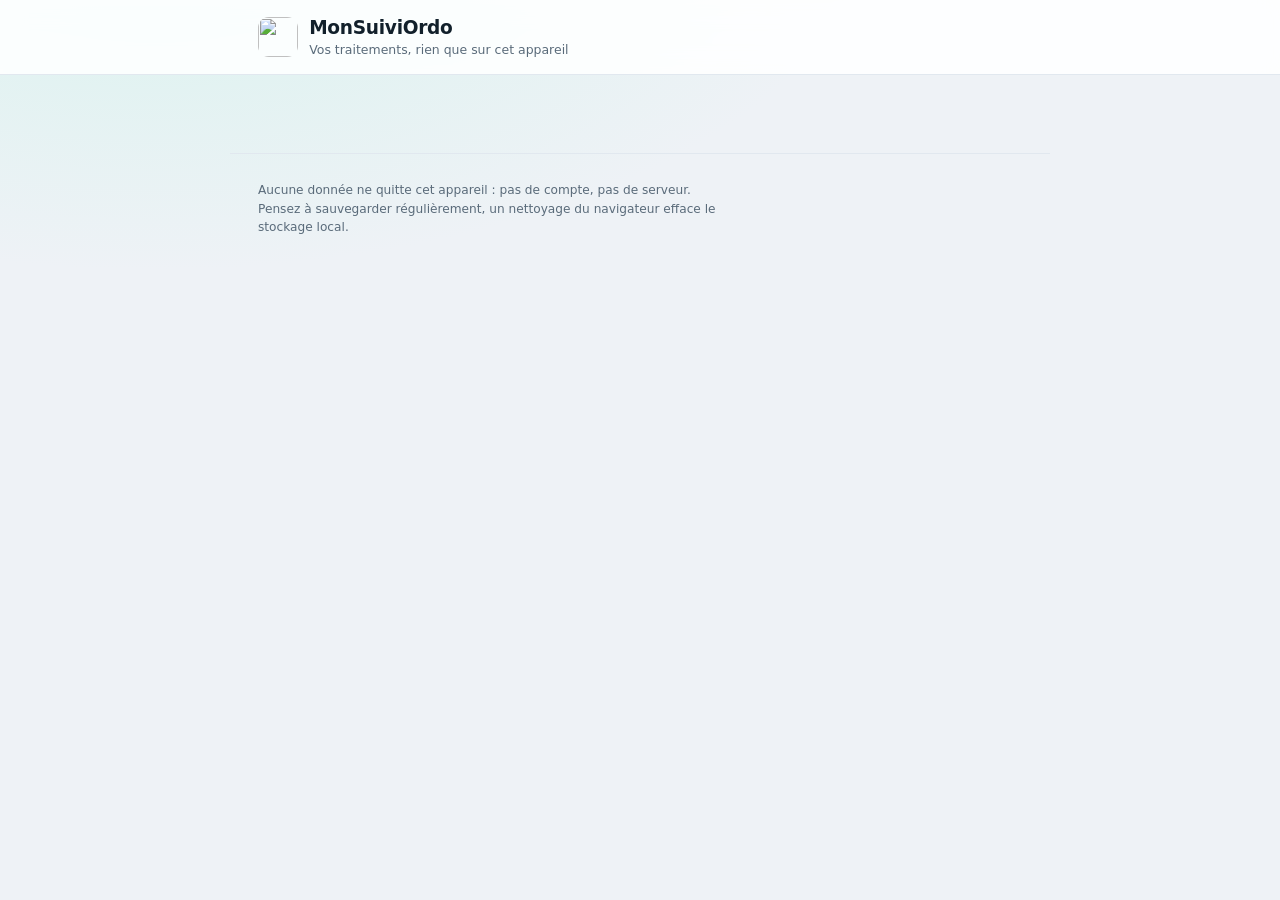
==== index.html @ 06a6d18e "Publication du site 1.12.2 — 2026-10-26 22:03" ====
<!doctype html>
<html lang="fr">
  <head>
    <meta charset="utf-8">
    <meta name="viewport" content="width=device-width, initial-scale=1, viewport-fit=cover">
    <title>MonSuiviOrdo — suivi de traitements</title>
    <meta name="description" content="Suivez vos ordonnances : maladies, médicaments, date de début et fin de traitement calculée automatiquement. Données stockées uniquement sur votre appareil.">
    <meta name="theme-color" content="#0f766e">
    <link rel="manifest" href="./manifest.webmanifest">
    <link rel="icon" href="./assets/icone-192.png" type="image/png">
    <link rel="apple-touch-icon" href="./assets/icone-192.png">
    <meta name="apple-mobile-web-app-capable" content="yes">
    <meta name="apple-mobile-web-app-title" content="MonSuiviOrdo">
    <link rel="stylesheet" href="./assets/style.css?v=1.12.2">
  </head>
  <body>
    <svg xmlns="http://www.w3.org/2000/svg" class="sprite-icones" aria-hidden="true" focusable="false">
  <!-- Tabler Icons v3.49.0 — licence MIT — généré par outils/generer-icones.mjs. Ne pas modifier à la main. -->
  <symbol id="ico-plus" viewBox="0 0 24 24"><path d="M12 5l0 14" /> <path d="M5 12l14 0" /></symbol>
  <symbol id="ico-scanner" viewBox="0 0 24 24"><path d="M5 12h14" /> <path d="M3 7v-2a2 2 0 0 1 2 -2h2" /> <path d="M3 17v2a2 2 0 0 0 2 2h2" /> <path d="M17 3h2a2 2 0 0 1 2 2v2" /> <path d="M17 21h2a2 2 0 0 0 2 -2v-2" /></symbol>
  <symbol id="ico-imprimer" viewBox="0 0 24 24"><path d="M17 17h2a2 2 0 0 0 2 -2v-4a2 2 0 0 0 -2 -2h-14a2 2 0 0 0 -2 2v4a2 2 0 0 0 2 2h2" /> <path d="M17 9v-4a2 2 0 0 0 -2 -2h-6a2 2 0 0 0 -2 2v4" /> <path d="M7 15a2 2 0 0 1 2 -2h6a2 2 0 0 1 2 2v4a2 2 0 0 1 -2 2h-6a2 2 0 0 1 -2 -2l0 -4" /></symbol>
  <symbol id="ico-corbeille" viewBox="0 0 24 24"><path d="M4 7l16 0" /> <path d="M10 11l0 6" /> <path d="M14 11l0 6" /> <path d="M5 7l1 12a2 2 0 0 0 2 2h8a2 2 0 0 0 2 -2l1 -12" /> <path d="M9 7v-3a1 1 0 0 1 1 -1h4a1 1 0 0 1 1 1v3" /></symbol>
  <symbol id="ico-crayon" viewBox="0 0 24 24"><path d="M4 20h4l10.5 -10.5a2.828 2.828 0 1 0 -4 -4l-10.5 10.5v4" /> <path d="M13.5 6.5l4 4" /></symbol>
  <symbol id="ico-demarrer" viewBox="0 0 24 24"><path d="M7 4v16l13 -8l-13 -8" /></symbol>
  <symbol id="ico-annuler" viewBox="0 0 24 24"><path d="M9 14l-4 -4l4 -4" /> <path d="M5 10h11a4 4 0 1 1 0 8h-1" /></symbol>
  <symbol id="ico-telecharger" viewBox="0 0 24 24"><path d="M4 17v2a2 2 0 0 0 2 2h12a2 2 0 0 0 2 -2v-2" /> <path d="M7 11l5 5l5 -5" /> <path d="M12 4l0 12" /></symbol>
  <symbol id="ico-restaurer" viewBox="0 0 24 24"><path d="M4 17v2a2 2 0 0 0 2 2h12a2 2 0 0 0 2 -2v-2" /> <path d="M7 9l5 -5l5 5" /> <path d="M12 4l0 12" /></symbol>
  <symbol id="ico-installer" viewBox="0 0 24 24"><path d="M12.5 21h-4.5a2 2 0 0 1 -2 -2v-14a2 2 0 0 1 2 -2h8a2 2 0 0 1 2 2v7" /> <path d="M11 4h2" /> <path d="M12 17v.01" /> <path d="M19 16v6" /> <path d="M22 19l-3 3l-3 -3" /></symbol>
  <symbol id="ico-fermer" viewBox="0 0 24 24"><path d="M18 6l-12 12" /> <path d="M6 6l12 12" /></symbol>
  <symbol id="ico-attente" viewBox="0 0 24 24"><path d="M3 12a9 9 0 1 0 18 0a9 9 0 0 0 -18 0" /> <path d="M12 7v5l3 3" /></symbol>
  <symbol id="ico-en-cours" viewBox="0 0 24 24"><path d="M6.5 7h11" /> <path d="M6.5 17h11" /> <path d="M6 20v-2a6 6 0 1 1 12 0v2a1 1 0 0 1 -1 1h-10a1 1 0 0 1 -1 -1" /> <path d="M6 4v2a6 6 0 1 0 12 0v-2a1 1 0 0 0 -1 -1h-10a1 1 0 0 0 -1 1" /></symbol>
  <symbol id="ico-termine" viewBox="0 0 24 24"><path d="M3 12a9 9 0 1 0 18 0a9 9 0 1 0 -18 0" /> <path d="M9 12l2 2l4 -4" /></symbol>
  <symbol id="ico-succes" viewBox="0 0 24 24"><path d="M5 12l5 5l10 -10" /></symbol>
  <symbol id="ico-alerte" viewBox="0 0 24 24"><path d="M12 9v4" /> <path d="M10.363 3.591l-8.106 13.534a1.914 1.914 0 0 0 1.636 2.871h16.214a1.914 1.914 0 0 0 1.636 -2.87l-8.106 -13.536a1.914 1.914 0 0 0 -3.274 0" /> <path d="M12 16h.01" /></symbol>
  <symbol id="ico-info" viewBox="0 0 24 24"><path d="M3 12a9 9 0 1 0 18 0a9 9 0 0 0 -18 0" /> <path d="M12 9h.01" /> <path d="M11 12h1v4h1" /></symbol>
  <symbol id="ico-pilule" viewBox="0 0 24 24"><path d="M4.5 12.5l8 -8a4.94 4.94 0 0 1 7 7l-8 8a4.94 4.94 0 0 1 -7 -7" /> <path d="M8.5 8.5l7 7" /></symbol>
  <symbol id="ico-ordonnance" viewBox="0 0 24 24"><path d="M9 5h-2a2 2 0 0 0 -2 2v12a2 2 0 0 0 2 2h10a2 2 0 0 0 2 -2v-12a2 2 0 0 0 -2 -2h-2" /> <path d="M9 5a2 2 0 0 1 2 -2h2a2 2 0 0 1 2 2a2 2 0 0 1 -2 2h-2a2 2 0 0 1 -2 -2" /> <path d="M9 12l.01 0" /> <path d="M13 12l2 0" /> <path d="M9 16l.01 0" /> <path d="M13 16l2 0" /></symbol>
  <symbol id="ico-vide" viewBox="0 0 24 24"><path d="M5.575 5.597a2 2 0 0 0 -.575 1.403v12a2 2 0 0 0 2 2h10a2 2 0 0 0 2 -2m0 -4v-8a2 2 0 0 0 -2 -2h-2" /> <path d="M9 5a2 2 0 0 1 2 -2h2a2 2 0 1 1 0 4h-2" /> <path d="M3 3l18 18" /></symbol>
  <symbol id="ico-appareil-photo" viewBox="0 0 24 24"><path d="M5 7h1a2 2 0 0 0 2 -2a1 1 0 0 1 1 -1h6a1 1 0 0 1 1 1a2 2 0 0 0 2 2h1a2 2 0 0 1 2 2v9a2 2 0 0 1 -2 2h-14a2 2 0 0 1 -2 -2v-9a2 2 0 0 1 2 -2" /> <path d="M9 13a3 3 0 1 0 6 0a3 3 0 0 0 -6 0" /></symbol>
  <symbol id="ico-photo" viewBox="0 0 24 24"><path d="M15 8h.01" /> <path d="M3 6a3 3 0 0 1 3 -3h12a3 3 0 0 1 3 3v12a3 3 0 0 1 -3 3h-12a3 3 0 0 1 -3 -3v-12" /> <path d="M3 16l5 -5c.928 -.893 2.072 -.893 3 0l5 5" /> <path d="M14 14l1 -1c.928 -.893 2.072 -.893 3 0l3 3" /></symbol>
  <symbol id="ico-photo-scan" viewBox="0 0 24 24"><path d="M15 8h.01" /> <path d="M6 13l2.644 -2.644a1.21 1.21 0 0 1 1.712 0l3.644 3.644" /> <path d="M13 13l1.644 -1.644a1.21 1.21 0 0 1 1.712 0l1.644 1.644" /> <path d="M3 7v-2a2 2 0 0 1 2 -2h2" /> <path d="M3 17v2a2 2 0 0 0 2 2h2" /> <path d="M17 3h2a2 2 0 0 1 2 2v2" /> <path d="M17 21h2a2 2 0 0 0 2 -2v-2" /></symbol>
  <symbol id="ico-lampe" viewBox="0 0 24 24"><path d="M3 12h1m8 -9v1m8 8h1m-15.4 -6.4l.7 .7m12.1 -.7l-.7 .7" /> <path d="M9 16a5 5 0 1 1 6 0a3.5 3.5 0 0 0 -1 3a2 2 0 0 1 -4 0a3.5 3.5 0 0 0 -1 -3" /> <path d="M9.7 17l4.6 0" /></symbol>
  <symbol id="ico-plein-ecran" viewBox="0 0 24 24"><path d="M4 8v-2a2 2 0 0 1 2 -2h2" /> <path d="M4 16v2a2 2 0 0 0 2 2h2" /> <path d="M16 4h2a2 2 0 0 1 2 2v2" /> <path d="M16 20h2a2 2 0 0 0 2 -2v-2" /></symbol>
  <symbol id="ico-viseur" viewBox="0 0 24 24"><path d="M8 11a3 3 0 1 0 6 0a3 3 0 0 0 -6 0" /> <path d="M16 16l-2.5 -2.5" /> <path d="M3 7v-2a2 2 0 0 1 2 -2h2" /> <path d="M3 17v2a2 2 0 0 0 2 2h2" /> <path d="M17 3h2a2 2 0 0 1 2 2v2" /> <path d="M17 21h2a2 2 0 0 0 2 -2v-2" /></symbol>
  <symbol id="ico-chevron" viewBox="0 0 24 24"><path d="M6 9l6 6l6 -6" /></symbol>
  <symbol id="ico-poignee" viewBox="0 0 24 24"><path d="M8 5a1 1 0 1 0 2 0a1 1 0 1 0 -2 0" /> <path d="M8 12a1 1 0 1 0 2 0a1 1 0 1 0 -2 0" /> <path d="M8 19a1 1 0 1 0 2 0a1 1 0 1 0 -2 0" /> <path d="M14 5a1 1 0 1 0 2 0a1 1 0 1 0 -2 0" /> <path d="M14 12a1 1 0 1 0 2 0a1 1 0 1 0 -2 0" /> <path d="M14 19a1 1 0 1 0 2 0a1 1 0 1 0 -2 0" /></symbol>
</svg>


    <a class="lien-evitement" href="#contenu">Aller au contenu</a>

    <header class="entete">
      <div class="entete__contenu">
        <div class="entete__marque">
          <img class="entete__logo" src="./assets/icone-192.png" alt="" width="40" height="40">
          <div>
            <h1 class="entete__titre">MonSuiviOrdo</h1>
            <p class="entete__sous-titre">Vos traitements, rien que sur cet appareil</p>
          </div>
        </div>
        <div class="entete__actions">
          <bouton-action id="bouton-installer" icone="installer" variante="discret" libelle="Installer" hidden></bouton-action>
          <bouton-action id="bouton-imprimer-tout" icone="imprimer" variante="discret" libelle="Imprimer tout"></bouton-action>
          <bouton-action id="bouton-nouvelle-maladie" icone="plus" variante="principal" libelle="Nouvelle maladie"></bouton-action>
        </div>
      </div>
      <p class="impression-titre">Récapitulatif des traitements<span id="impression-date"></span></p>
    </header>

    <main id="contenu" class="contenu">
      <p id="resume" class="resume" aria-live="polite"></p>
      <section id="liste" class="liste" aria-label="Maladies suivies"></section>

      <div id="vide" class="vide" hidden>
        <icone-tabler class="vide__icone" nom="vide" taille="44"></icone-tabler>
        <p class="vide__titre">Aucune maladie suivie</p>
        <p class="vide__texte">
          Ajoutez une maladie (rhume, angine, gastro…), puis ses médicaments avec leur posologie
          et leur durée. Appuyez ensuite sur « Début » : MonSuiviOrdo calcule la date de fin du
          traitement et celle de la maladie.
        </p>
        <bouton-action action="nouvelle-maladie" icone="plus" variante="principal" libelle="Créer ma première maladie"></bouton-action>
      </div>
    </main>

    <footer class="pied">
      <div class="pied__actions">
        <bouton-action id="bouton-exporter" icone="telecharger" variante="lien" libelle="Sauvegarder mes données"></bouton-action>
        <bouton-action id="bouton-importer" icone="restaurer" variante="lien" libelle="Restaurer une sauvegarde"></bouton-action>
        <input id="champ-import" type="file" accept="application/json,.json" hidden>
      </div>
      <p class="pied__note">
        Aucune donnée ne quitte cet appareil : pas de compte, pas de serveur. Pensez à sauvegarder
        régulièrement, un nettoyage du navigateur efface le stockage local.
      </p>
    </footer>

    <dialog id="dialogue-maladie" class="dialogue" aria-labelledby="titre-dialogue-maladie">
      <form id="formulaire-maladie" class="formulaire">
        <h2 id="titre-dialogue-maladie" class="dialogue__titre">
          <icone-tabler nom="ordonnance" taille="20"></icone-tabler>
          <span class="dialogue__titre-texte">Nouvelle maladie</span>
        </h2>
        <champ-formulaire libelle="Nom de la maladie" nom="nom" type="text" requis maxlength="80"
                          placeholder="Rhume, angine, gastro…" autocomplete="off"></champ-formulaire>
        <div class="dialogue__actions">
          <bouton-action icone="fermer" variante="discret" libelle="Annuler" data-fermer></bouton-action>
          <bouton-action type="submit" icone="plus" variante="principal" libelle="Créer"></bouton-action>
        </div>
      </form>
    </dialog>

    <dialog id="dialogue-medicament" class="dialogue" aria-labelledby="titre-dialogue-medicament">
      <form id="formulaire-medicament" class="formulaire">
        <h2 id="titre-dialogue-medicament" class="dialogue__titre">
          <icone-tabler nom="pilule" taille="20"></icone-tabler>
          <span class="dialogue__titre-texte">Nouveau médicament</span>
        </h2>

        <champ-formulaire libelle="Médicament" nom="nom" type="text" requis maxlength="80"
                          placeholder="Paracétamol 1000 mg" autocomplete="off"></champ-formulaire>
        <champ-formulaire libelle="Posologie" nom="posologie" type="text" maxlength="120"
                          placeholder="2 comprimés matin et soir" autocomplete="off"></champ-formulaire>
        <div class="champ-duo">
          <champ-formulaire libelle="Durée (jours)" nom="dureeJours" type="number" min="1" max="365"
                            step="1" value="7" requis inputmode="numeric"></champ-formulaire>
          <champ-formulaire libelle="Début (facultatif)" nom="debut" type="date"></champ-formulaire>
        </div>
        <div class="dialogue__actions">
          <bouton-action icone="fermer" variante="discret" libelle="Annuler" data-fermer></bouton-action>
          <bouton-action type="submit" icone="succes" variante="principal" libelle="Enregistrer"></bouton-action>
        </div>
      </form>
    </dialog>

    <p class="impression-pied">Données saisies et conservées sur l'appareil de l'utilisateur — MonSuiviOrdo</p>

    <!-- capture="environment" : appareil photo direct. Son absence : galerie / fichiers. -->
    <input id="champ-photo-maladie" type="file" accept="image/*" capture="environment" hidden>
    <input id="champ-photo-galerie" type="file" accept="image/*" hidden>

    <dialog id="dialogue-scan" class="dialogue dialogue--scan" aria-labelledby="titre-scan">
      <div class="formulaire">
        <button type="button" class="dialogue__fermer" data-fermer aria-label="Fermer">
          <icone-tabler nom="fermer" taille="20"></icone-tabler>
        </button>
        <h2 id="titre-scan" class="dialogue__titre">
          <icone-tabler nom="appareil-photo" taille="20"></icone-tabler>
          <span class="dialogue__titre-texte">Scanner l'ordonnance</span>
        </h2>
        <p class="dialogue__message">
          Cadrez la feuille entière dans le repère, bien à plat, sans ombre sur le papier : vous
          choisirez juste après la zone à lire, en l'agrandissant.
        </p>
        <div class="scan-capture">
          <video id="flux-scan" class="scan-capture__video" autoplay playsinline muted></video>
          <div id="cadre-scan" class="scan-capture__cadre" aria-hidden="true"></div>
        </div>
        <p id="etat-scan" class="scan__etat scan__etat--fixe" aria-live="polite"></p>
        <button type="button" id="bouton-fichier-scan" class="bouton bouton--lien">
          <icone-tabler nom="photo" taille="16"></icone-tabler>
          <span class="bouton__libelle">Utiliser une photo déjà prise</span>
        </button>
        <div class="dialogue__actions dialogue__actions--multi">
          <button type="button" id="bouton-torche" class="bouton bouton--discret" aria-pressed="false" hidden>
            <icone-tabler nom="lampe" taille="16"></icone-tabler>
            <span class="bouton__libelle">Torche</span>
          </button>
          <bouton-action id="bouton-prendre" icone="appareil-photo" variante="principal"
                         libelle="Prendre la photo"></bouton-action>
        </div>
      </div>
    </dialog>

    <dialog id="dialogue-cadrage" class="dialogue dialogue--large" aria-labelledby="titre-cadrage">
      <div class="formulaire">
        <button type="button" class="dialogue__fermer" data-fermer aria-label="Fermer">
          <icone-tabler nom="fermer" taille="20"></icone-tabler>
        </button>
        <h2 id="titre-cadrage" class="dialogue__titre">
          <icone-tabler nom="viseur" taille="20"></icone-tabler>
          <span class="dialogue__titre-texte">Cadrer la zone à lire</span>
        </h2>
        <p class="dialogue__message">
          Déplacez la zone (au doigt) ou ses coins pour ne garder que les lignes utiles : moins de
          décor autour, plus de pixels par lettre, et une lecture plus fiable.
        </p>
        <div id="vue-cadrage" class="cadrage">
          <canvas id="canevas-cadrage" class="cadrage__image"></canvas>
          <span id="mesure-cadrage" class="cadrage__mesure" aria-hidden="true"></span>
          <div id="zone-cadrage" class="cadrage__zone">
            <span class="cadrage__coin" data-coin="no" aria-hidden="true"></span>
            <span class="cadrage__coin" data-coin="ne" aria-hidden="true"></span>
            <span class="cadrage__coin" data-coin="so" aria-hidden="true"></span>
            <span class="cadrage__coin" data-coin="se" aria-hidden="true"></span>
          </div>
        </div>
        <p id="etat-cadrage" class="scan__etat scan__etat--fixe" aria-live="polite"></p>
        <div class="dialogue__actions dialogue__actions--multi">
          <bouton-action id="bouton-reprendre" icone="appareil-photo" variante="discret" libelle="Reprendre"></bouton-action>
          <bouton-action id="bouton-analyser" icone="scanner" variante="principal" libelle="Lire cette zone"></bouton-action>
          <bouton-action id="bouton-cadrage-entier" icone="plein-ecran" variante="lien" libelle="Toute l'image"></bouton-action>
        </div>
      </div>
    </dialog>

    <dialog id="dialogue-analyse" class="dialogue dialogue--large" aria-labelledby="titre-analyse">
      <form id="formulaire-analyse" class="formulaire">
        <h2 id="titre-analyse" class="dialogue__titre">
          <icone-tabler nom="ordonnance" taille="20"></icone-tabler>
          <span class="dialogue__titre-texte">Médicaments détectés</span>
        </h2>
        <p class="dialogue__message">
          Relisez et corrigez chaque médicament, décochez ce qui ne doit pas être ajouté.
        </p>
        <p id="etat-analyse" class="scan__etat" aria-live="polite"></p>
        <div id="liste-analyse" class="analyse"></div>
        <details id="details-analyse" class="scan__details" hidden>
          <summary>Texte reconnu</summary>
          <pre id="texte-analyse" class="scan__texte"></pre>
        </details>
        <div class="dialogue__actions">
          <bouton-action icone="fermer" variante="discret" libelle="Annuler" data-fermer></bouton-action>
          <button type="submit" class="bouton bouton--principal" id="bouton-ajouter-analyse">
            <icone-tabler nom="plus" taille="16"></icone-tabler>
            <span class="bouton__libelle">Ajouter</span>
          </button>
        </div>
      </form>
    </dialog>

    <dialog id="dialogue-confirmation" class="dialogue" aria-labelledby="titre-confirmation">
      <form method="dialog" class="formulaire">
        <h2 id="titre-confirmation" class="dialogue__titre">
          <icone-tabler nom="alerte" taille="20"></icone-tabler>
          <span class="dialogue__titre-texte">Confirmer</span>
        </h2>
        <p id="message-confirmation" class="dialogue__message"></p>
        <div class="dialogue__actions">
          <button type="submit" value="annuler" class="bouton bouton--discret">Annuler</button>
          <button type="submit" value="confirmer" class="bouton bouton--danger-plein">Remplacer</button>
        </div>
      </form>
    </dialog>

    <div id="notifications" class="notifications" role="status" aria-live="polite"></div>

    <script type="module" src="./assets/app.js?v=1.12.2"></script>
  </body>
</html>
---- assets/style.css ----
/* MonSuiviOrdo — feuille de style unique, sans dépendance externe. */

:root {
  color-scheme: light dark;
  --fond: #eef2f6;
  --fond-degrade: radial-gradient(1200px 600px at 12% -10%, #d8f3ee 0%, transparent 60%);
  --surface: #ffffff;
  --surface-douce: #f6f9fb;
  --texte: #12202b;
  --texte-doux: #5a6b7a;
  --bord: #e1e8ef;
  --accent: #0f766e;
  --accent-clair: #14b8a6;
  --accent-fonce: #0b5f59;
  --accent-doux: #e3f6f3;
  --ok: #0a7c53;
  --ok-doux: #e2f7ee;
  --attente: #7b6a2d;
  --attente-doux: #fdf5df;
  --danger: #b42318;
  --danger-doux: #fdecea;
  --ombre: 0 1px 2px rgba(16, 35, 48, .06), 0 8px 24px -12px rgba(16, 35, 48, .28);
  --rayon: 18px;
  --rayon-petit: 12px;
  --police: ui-sans-serif, system-ui, -apple-system, "Segoe UI", Roboto, "Helvetica Neue", Arial, sans-serif;
}

@media (prefers-color-scheme: dark) {
  :root {
    --fond: #0a1218;
    --fond-degrade: radial-gradient(1200px 600px at 12% -10%, #10322f 0%, transparent 60%);
    --surface: #111c24;
    --surface-douce: #0d1a21;
    --texte: #e8f0f5;
    --texte-doux: #9bacba;
    --bord: #1e2c37;
    --accent: #2dd4bf;
    --accent-clair: #5eead4;
    --accent-fonce: #14b8a6;
    --accent-doux: #123632;
    --ok: #4ade80;
    --ok-doux: #10291f;
    --attente: #f0c24b;
    --attente-doux: #2b2413;
    --danger: #f87171;
    --danger-doux: #2c1517;
    --ombre: 0 1px 2px rgba(0, 0, 0, .4), 0 12px 30px -16px rgba(0, 0, 0, .8);
  }
}

* { box-sizing: border-box; }

html { -webkit-text-size-adjust: 100%; }

body {
  margin: 0;
  min-height: 100vh;
  font-family: var(--police);
  font-size: 16px;
  line-height: 1.5;
  color: var(--texte);
  background-color: var(--fond);
  background-image: var(--fond-degrade);
  background-repeat: no-repeat;
  padding-bottom: env(safe-area-inset-bottom);
}

h1, h2, h3, p, ul { margin: 0; }
ul { padding: 0; list-style: none; }

.lien-evitement {
  position: absolute;
  left: -9999px;
  top: 0;
  background: var(--surface);
  color: var(--texte);
  padding: .6rem 1rem;
  border-radius: var(--rayon-petit);
  z-index: 20;
}
.lien-evitement:focus { left: 1rem; top: 1rem; }

/* ---------- En-tête ---------- */

.entete {
  position: sticky;
  top: 0;
  z-index: 10;
  background: color-mix(in srgb, var(--surface) 88%, transparent);
  backdrop-filter: saturate(160%) blur(12px);
  border-bottom: 1px solid var(--bord);
}

.entete__contenu {
  max-width: 820px;
  margin: 0 auto;
  padding: .85rem clamp(1rem, 4vw, 1.75rem);
  display: flex;
  align-items: center;
  justify-content: space-between;
  gap: 1rem;
  flex-wrap: wrap;
}

.entete__marque { display: flex; align-items: center; gap: .7rem; min-width: 0; }
.entete__logo { border-radius: 11px; flex: none; }
.entete__titre { font-size: 1.16rem; font-weight: 700; letter-spacing: -.015em; }
.entete__sous-titre { font-size: .78rem; color: var(--texte-doux); }
.entete__actions { display: flex; gap: .5rem; flex-wrap: wrap; }

.impression-titre { display: none; }

/* ---------- Contenu ---------- */

.contenu {
  max-width: 820px;
  margin: 0 auto;
  padding: clamp(1.1rem, 3vw, 1.9rem) clamp(1rem, 4vw, 1.75rem) 3rem;
}

.resume {
  font-size: .84rem;
  color: var(--texte-doux);
  margin-bottom: 1rem;
  min-height: 1.2em;
}
.resume:empty { display: none; }

.liste { display: grid; gap: 1rem; }

/* ---------- Composants d'interface (web components) ---------- */

/*
 * Les hôtes ne créent aucune boîte : l'élément rendu (bouton, pastille, champ,
 * icône) participe directement à la mise en page du parent (flex, grid), ce qui
 * préserve les règles existantes. « hidden » reste prioritaire.
 */
bouton-action,
pastille-statut,
champ-formulaire,
icone-tabler { display: contents; }
[hidden] { display: none !important; }

.sprite-icones { display: none; }

/* Icône Tabler : taille réglable par l'attribut « taille » du composant. */
.icone {
  width: var(--taille-icone, 1.15em);
  height: var(--taille-icone, 1.15em);
  flex: none;
  vertical-align: -.16em;
  /* Tabler dessine au trait : ces propriétés vivaient sur le <svg> source, que
     le générateur ne recopie pas (il ne garde que les tracés). */
  fill: none;
  stroke: currentColor;
  stroke-width: 2;
  stroke-linecap: round;
  stroke-linejoin: round;
  /* Le clic vise le bouton, jamais le dessin de l'icône. */
  pointer-events: none;
}

/* ---------- Carte maladie ---------- */

.carte {
  background: var(--surface);
  border: 1px solid var(--bord);
  border-radius: var(--rayon);
  box-shadow: var(--ombre);
  padding: clamp(1rem, 2.6vw, 1.35rem);
}

.carte__entete { display: block; }

.carte__titre-ligne { margin: 0; font-size: 1rem; }

/* Toute la ligne d'en-tête est le bouton de pliage. */
.carte__bascule {
  display: flex;
  align-items: center;
  gap: .55rem;
  width: 100%;
  padding: .1rem 0;
  border: 0;
  background: none;
  color: inherit;
  font: inherit;
  text-align: left;
  cursor: pointer;
  border-radius: 10px;
  -webkit-tap-highlight-color: transparent;
}
.carte__bascule:focus-visible { outline: 2px solid var(--accent); outline-offset: 3px; }

.carte__entete-texte { display: grid; gap: .15rem; min-width: 0; flex: 1 1 auto; }

.carte__titre {
  font-size: 1.15rem;
  font-weight: 680;
  letter-spacing: -.015em;
  line-height: 1.25;
  overflow-wrap: anywhere;
}

.carte__sous-titre {
  font-size: .82rem;
  color: var(--texte-doux);
  overflow-wrap: anywhere;
}
.carte__sous-titre strong { color: var(--accent); font-weight: 620; }

.carte__compte {
  flex: none;
  min-width: 1.45rem;
  padding: .1rem .42rem;
  border-radius: 999px;
  background: var(--accent-doux);
  color: var(--accent);
  font-size: .72rem;
  font-weight: 700;
  text-align: center;
}

/* Poignée de glisser : icône discrète, sans fond (elle s'imprime mal).
   Les règles visent le <svg> rendu par le composant, pas son hôte : l'hôte est
   en display: contents et ne porte aucune boîte à dimensionner. */
svg.carte__poignee {
  flex: none;
  color: var(--texte-doux);
  opacity: .34;
  transition: opacity .15s ease;
}
.carte__bascule:hover svg.carte__poignee,
.carte--glissee svg.carte__poignee { opacity: .7; }

/* Carte en cours de déplacement */
.carte--glissee {
  position: relative;
  z-index: 5;
  border-color: var(--accent);
  box-shadow: 0 16px 34px rgba(6, 20, 28, .3);
  will-change: transform;
}
body.glisser-en-cours { cursor: grabbing; }
body.glisser-en-cours .carte:not(.carte--glissee) { opacity: .65; }

/* Chevron de pliage : rotation autour du centre du dessin. Sans
   `transform-box: fill-box`, un <svg> tourne autour de l'origine de son viewBox
   et sort de sa boîte (le chevron paraissait ne jamais basculer). */
svg.carte__chevron {
  flex: none;
  display: block;
  width: 1rem;
  height: 1rem;
  margin-right: .25rem;
  color: var(--texte-doux);
  transform-box: fill-box;
  transform-origin: center;
  transition: transform .18s ease;
}
.carte--ouverte svg.carte__chevron { transform: rotate(180deg); }

.carte__corps { margin-top: .9rem; }
.carte--repliee .carte__corps { display: none; }

.carte__actions { display: flex; gap: .4rem; flex-wrap: wrap; }

.carte__vide {
  margin-top: .9rem;
  padding: .9rem;
  border: 1px dashed var(--bord);
  border-radius: var(--rayon-petit);
  font-size: .86rem;
  color: var(--texte-doux);
  text-align: center;
}

.medicaments { display: grid; gap: .6rem; margin-top: .8rem; }

.medicament {
  background: var(--surface-douce);
  border: 1px solid var(--bord);
  border-radius: var(--rayon-petit);
  padding: .8rem .9rem;
}

.medicament__ligne {
  display: flex;
  align-items: center;
  gap: .55rem;
  flex-wrap: wrap;
}

.medicament__nom { font-weight: 640; letter-spacing: -.01em; }

.medicament__posologie {
  margin-top: .2rem;
  font-size: .87rem;
  color: var(--texte-doux);
}

.medicament__dates {
  margin-top: .35rem;
  font-size: .8rem;
  color: var(--texte-doux);
  font-variant-numeric: tabular-nums;
}

.medicament__actions { display: flex; gap: .35rem; flex-wrap: wrap; margin-top: .6rem; }

/* ---------- Pastilles d'état ---------- */

.pastille {
  display: inline-flex;
  align-items: center;
  gap: .3rem;
  font-size: .72rem;
  font-weight: 620;
  letter-spacing: .01em;
  padding: .16rem .55rem;
  border-radius: 999px;
  white-space: nowrap;
}
.pastille--en-cours { background: var(--ok-doux); color: var(--ok); }
.pastille--attente { background: var(--attente-doux); color: var(--attente); }
.pastille--termine { background: var(--surface); color: var(--texte-doux); border: 1px solid var(--bord); }

/* ---------- Boutons ---------- */

.bouton {
  display: inline-flex;
  align-items: center;
  justify-content: center;
  gap: .38rem;
  font: inherit;
  font-size: .85rem;
  font-weight: 600;
  line-height: 1.2;
  padding: .5rem .8rem;
  border-radius: 10px;
  border: 1px solid transparent;
  background: var(--surface-douce);
  color: var(--texte);
  cursor: pointer;
  transition: transform .06s ease, background-color .15s ease, border-color .15s ease;
  touch-action: manipulation;
}
.bouton:hover { border-color: var(--bord); }
.bouton:active { transform: translateY(1px); }
.bouton:focus-visible { outline: 2px solid var(--accent); outline-offset: 2px; }

/* Un libellé de bouton ne passe jamais sur deux lignes : c'est la rangée de
   boutons qui se replie (les icônes restent alignées sur une seule ligne). */
.bouton__libelle { white-space: nowrap; min-width: 0; }
.bouton .icone { align-self: center; }

.bouton--principal {
  background: linear-gradient(180deg, var(--accent-clair), var(--accent));
  color: #fff;
  box-shadow: 0 1px 2px rgba(15, 118, 110, .3), 0 6px 16px -10px rgba(15, 118, 110, .8);
}
@media (prefers-color-scheme: dark) {
  .bouton--principal { color: #04211f; }
}

.bouton--discret {
  background: var(--surface);
  border-color: var(--bord);
  color: var(--texte-doux);
}
.bouton--discret:hover { color: var(--texte); }

/* Bouton « enfoncé » (torche allumée) : l'état se voit sans texte ajouté. */
.bouton--actif {
  background: color-mix(in srgb, var(--accent) 18%, var(--surface));
  border-color: color-mix(in srgb, var(--accent) 55%, var(--bord));
  color: var(--accent);
}

.bouton--petit {
  font-size: .78rem;
  padding: .34rem .6rem;
  background: var(--surface);
  border-color: var(--bord);
}
.bouton--petit.bouton--principal {
  background: linear-gradient(180deg, var(--accent-clair), var(--accent));
  border-color: transparent;
}

.bouton--danger { color: var(--danger); background: var(--surface); border-color: var(--bord); }
.bouton--danger:hover { background: var(--danger-doux); border-color: var(--danger); }

/* Bouton de suppression armé : le second clic confirme. */
.bouton--arme,
.bouton--arme:hover {
  background: var(--danger);
  border-color: var(--danger);
  color: #fff;
  animation: armement .18s ease-out;
}
@media (prefers-color-scheme: dark) {
  .bouton--arme,
  .bouton--arme:hover { color: #2b0b0b; }
}
@keyframes armement {
  from { transform: scale(.94); }
  to { transform: scale(1); }
}

.bouton--danger-plein {
  background: var(--danger);
  border-color: var(--danger);
  color: #fff;
}

.dialogue__message { font-size: .92rem; color: var(--texte-doux); }

.bouton--lien {
  background: none;
  border: none;
  padding: .2rem 0;
  color: var(--accent);
  text-decoration: underline;
  text-underline-offset: 3px;
  font-size: .84rem;
}

.bouton--scan {
  width: 100%;
  background: var(--accent-doux);
  color: var(--accent);
  border-color: color-mix(in srgb, var(--accent) 25%, transparent);
}

/* ---------- État vide ---------- */

.vide {
  margin-top: 1.5rem;
  padding: clamp(1.4rem, 5vw, 2.4rem);
  text-align: center;
  background: var(--surface);
  border: 1px dashed var(--bord);
  border-radius: var(--rayon);
}
svg.vide__icone { display: block; margin: 0 auto .7rem; color: var(--accent); opacity: .45; }
.vide__titre { font-size: 1.05rem; font-weight: 660; margin-bottom: .4rem; }
.vide__texte { font-size: .88rem; color: var(--texte-doux); max-width: 46ch; margin: 0 auto 1.1rem; }

/* ---------- Pied ---------- */

.pied {
  max-width: 820px;
  margin: 0 auto;
  padding: 1.2rem clamp(1rem, 4vw, 1.75rem) 2.5rem;
  border-top: 1px solid var(--bord);
}
.pied__actions { display: flex; gap: 1rem; flex-wrap: wrap; }
.pied__note { margin-top: .5rem; font-size: .76rem; color: var(--texte-doux); max-width: 60ch; }

/* ---------- Dialogues ---------- */

.dialogue {
  border: 1px solid var(--bord);
  border-radius: 20px;
  padding: 0;
  width: min(480px, calc(100vw - 2rem));
  /* Clavier mobile : la fenêtre reste dans l'écran visible et défile. */
  max-height: calc(100dvh - 1rem);
  overflow: auto;
  overscroll-behavior: contain;
  background: var(--surface);
  color: var(--texte);
  box-shadow: 0 24px 60px -20px rgba(9, 25, 35, .5);
}
.dialogue::backdrop { background: rgba(9, 20, 28, .45); backdrop-filter: blur(3px); }

.formulaire { position: relative; padding: clamp(1.1rem, 4vw, 1.5rem); display: grid; gap: .85rem; }
.dialogue__titre {
  display: flex;
  align-items: center;
  gap: .5rem;
  font-size: 1.1rem;
  font-weight: 680;
  letter-spacing: -.01em;
}
.dialogue__titre .icone { color: var(--accent); }

/* Fermeture : croix discrète en haut à droite, cible tactile de 44 px. */
.dialogue__fermer {
  position: absolute;
  top: .35rem;
  right: .35rem;
  display: inline-flex;
  align-items: center;
  justify-content: center;
  width: 2.75rem;
  height: 2.75rem;
  padding: 0;
  border: 0;
  border-radius: 12px;
  background: none;
  color: var(--texte-doux);
  cursor: pointer;
  touch-action: manipulation;
}
.dialogue__fermer:hover { background: var(--surface-douce); color: var(--texte); }
.dialogue__fermer:focus-visible { outline: 2px solid var(--accent); outline-offset: 2px; }

.champ { display: grid; gap: .3rem; }
.champ__aide { font-size: .72rem; color: var(--texte-doux); }
.champ__libelle { font-size: .78rem; font-weight: 600; color: var(--texte-doux); }

.champ__saisie {
  font: inherit;
  font-size: .95rem;
  padding: .55rem .7rem;
  border-radius: 10px;
  border: 1px solid var(--bord);
  background: var(--surface-douce);
  color: var(--texte);
  width: 100%;
}
.champ__saisie:focus { outline: 2px solid var(--accent); outline-offset: 1px; border-color: transparent; }

.champ-duo { display: grid; grid-template-columns: 1fr 1fr; gap: .7rem; }

.dialogue__actions { display: flex; justify-content: flex-end; flex-wrap: wrap; gap: .5rem; margin-top: .3rem; }

.scan {
  display: grid;
  gap: .4rem;
  padding: .85rem;
  border: 1px dashed color-mix(in srgb, var(--accent) 30%, var(--bord));
  border-radius: var(--rayon-petit);
  background: var(--surface-douce);
}
.scan__aide { font-size: .74rem; color: var(--texte-doux); }
.scan__etat { font-size: .78rem; color: var(--accent); min-height: 0; }
.scan__etat:empty { display: none; }
/* Ligne d'état de l'écran de capture : hauteur réservée, sinon l'apparition d'un
   message fait sauter les boutons au moment où le doigt s'en approche. */
.scan__etat.scan__etat--fixe { display: block; min-height: 1.15rem; }
.scan__details { font-size: .78rem; color: var(--texte-doux); }
.scan__details summary { cursor: pointer; }
.scan__texte {
  margin: .4rem 0 0;
  max-height: 9rem;
  overflow: auto;
  white-space: pre-wrap;
  font-family: ui-monospace, SFMono-Regular, Menlo, monospace;
  font-size: .72rem;
  background: var(--surface);
  border: 1px solid var(--bord);
  border-radius: 8px;
  padding: .5rem;
}

/* ---------- Capture d'ordonnance à la caméra ---------- */

.dialogue--scan { width: min(520px, calc(100vw - 2rem)); }

.scan-capture {
  position: relative;
  overflow: hidden;
  border-radius: var(--rayon-petit);
  background: #0b141a;
  aspect-ratio: 3 / 4;
  max-height: 56vh;
  margin-inline: auto;
}
.scan-capture__video { display: block; width: 100%; height: 100%; object-fit: cover; }
/* Le repère de visée : c'est exactement ce rectangle que l'app découpe. */
.scan-capture__cadre {
  position: absolute;
  inset: 6% 5%;
  border: 2px solid rgba(255, 255, 255, .9);
  border-radius: 10px;
  box-shadow: 0 0 0 100vmax rgba(9, 20, 28, .55);
  pointer-events: none;
}

/* ---------- Recadrage après la prise de vue ---------- */

.cadrage {
  position: relative;
  overflow: hidden;
  margin-inline: auto;
  border-radius: var(--rayon-petit);
  background: #0b141a;
  touch-action: none;
  user-select: none;
  -webkit-user-select: none;
}
.cadrage__image { display: block; width: 100%; height: 100%; }
/* La zone gardée reste nette, le reste est assombri : c'est exactement ce qui
   sera découpé puis passé à l'OCR. */
.cadrage__zone {
  position: absolute;
  border: 2px solid rgba(255, 255, 255, .95);
  border-radius: 4px;
  box-shadow: 0 0 0 100vmax rgba(9, 20, 28, .58), inset 0 0 0 1px rgba(9, 20, 28, .45);
  cursor: move;
  touch-action: none;
}
/* Cibles tactiles de 48 px (recommandation tactile) posées dans les coins :
   le repère visible reste fin, mais le doigt a de la place pour attraper. */
.cadrage__coin {
  position: absolute;
  width: 48px;
  height: 48px;
  background: transparent;
  touch-action: none;
  pointer-events: none;
  -webkit-tap-highlight-color: transparent;
}
.cadrage__coin::before {
  content: "";
  position: absolute;
  width: 22px;
  height: 22px;
  border: 3px solid var(--accent);
  /* halo clair + ombre : le repère se voit sur le papier blanc comme sur le fond sombre */
  box-shadow: 0 0 0 2px rgba(255, 255, 255, .9), 0 1px 5px rgba(9, 20, 28, .45);
  border-radius: 8px;
}
/* Chaque coin dessine une équerre tournée vers l'intérieur de la zone. */
.cadrage__coin[data-coin="no"] { left: 0; top: 0; cursor: nwse-resize; }
.cadrage__coin[data-coin="no"]::before { left: -2px; top: -2px; border-right: 0; border-bottom: 0; border-radius: 8px 0 0 0; }
.cadrage__coin[data-coin="ne"] { right: 0; top: 0; cursor: nesw-resize; }
.cadrage__coin[data-coin="ne"]::before { right: -2px; top: -2px; border-left: 0; border-bottom: 0; border-radius: 0 8px 0 0; }
.cadrage__coin[data-coin="so"] { left: 0; bottom: 0; cursor: nesw-resize; }
.cadrage__coin[data-coin="so"]::before { left: -2px; bottom: -2px; border-right: 0; border-top: 0; border-radius: 0 0 0 8px; }
.cadrage__coin[data-coin="se"] { right: 0; bottom: 0; cursor: nwse-resize; }
.cadrage__coin[data-coin="se"]::before { right: -2px; bottom: -2px; border-left: 0; border-top: 0; border-radius: 0 0 8px 0; }

/* Taille de la découpe, en pixels : montre le gain obtenu en cadrant serré. */
.cadrage__mesure {
  position: absolute;
  left: 8px;
  bottom: 8px;
  padding: .18rem .45rem;
  border-radius: 999px;
  background: rgba(9, 20, 28, .62);
  color: #fff;
  font-size: .7rem;
  font-variant-numeric: tabular-nums;
  pointer-events: none;
}

/* Quatre boutons ne tiennent pas sur une ligne de téléphone. */
.dialogue__actions--multi { flex-wrap: wrap; }

/* ---------- Aperçu d'analyse d'ordonnance ---------- */

.dialogue--large { width: min(560px, calc(100vw - 2rem)); }

.analyse {
  display: grid;
  gap: .55rem;
  max-height: 52vh;
  overflow: auto;
  padding-right: 2px;
}

.ligne-analyse {
  display: grid;
  grid-template-columns: auto 1fr;
  gap: .5rem;
  padding: .6rem;
  border: 1px solid var(--bord);
  border-radius: var(--rayon-petit);
  background: var(--surface-douce);
}

.ligne-analyse__choix { display: flex; align-items: flex-start; padding-top: .35rem; }
.ligne-analyse__choix input { width: 1.05rem; height: 1.05rem; accent-color: var(--accent); }

.ligne-analyse__champs { display: grid; gap: .4rem; min-width: 0; }

.ligne-analyse__pied {
  display: flex;
  align-items: flex-end;
  justify-content: space-between;
  gap: .5rem;
}

.ligne-analyse__duree {
  display: flex;
  align-items: center;
  gap: .4rem;
  font-size: .78rem;
  color: var(--texte-doux);
}
.ligne-analyse__duree input { width: 5rem; }

/* Posologie : zone de texte pour voir toute la description, même sur mobile. */
.champ__saisie--zone {
  resize: vertical;
  min-height: 2.9rem;
  line-height: 1.45;
  font-family: inherit;
}

/* Bouton « Retirer » : cible tactile confortable, jamais écrasée. */
.ligne-analyse__pied { flex-wrap: wrap; }
.ligne-analyse__pied .bouton--petit {
  margin-left: auto;
  flex: none;
  min-height: 2.75rem;
  padding: .5rem .9rem;
  font-size: .82rem;
  font-weight: 600;
}

/* ---------- Notifications ---------- */

.notifications {
  position: fixed;
  left: 50%;
  bottom: calc(1rem + env(safe-area-inset-bottom));
  transform: translateX(-50%);
  display: grid;
  gap: .4rem;
  z-index: 30;
  pointer-events: none;
  width: min(360px, calc(100vw - 2rem));
}
.notification {
  display: flex;
  align-items: center;
  gap: .45rem;
  background: var(--texte);
  color: var(--fond);
  font-size: .82rem;
  padding: .55rem .8rem;
  border-radius: 10px;
  box-shadow: var(--ombre);
  animation: apparaitre .18s ease-out;
}
.notification--alerte { background: var(--danger); color: #fff; }
.notification .icone { opacity: .85; }
@keyframes apparaitre { from { opacity: 0; transform: translateY(6px); } }

/* ---------- Impression : mise en page moderne, lisible sur papier ---------- */

@page {
  margin: 14mm 12mm 15mm;
}

@media print {
  :root {
    /* Le papier reste clair, même si l'écran est en thème sombre. */
    --texte: #12202b;
    --texte-doux: #5a6b7a;
    --bord: #d8e2ea;
    --surface: #ffffff;
    --surface-douce: #ffffff;
    --accent: #0f766e;
    --accent-doux: #eef7f6;
    --ok: #0a7c53;
    --ok-doux: #e2f7ee;
    --attente: #7b6a2d;
    --attente-doux: #fdf5df;
  }

  html,
  body {
    background: #fff !important;
    background-image: none !important;
    -webkit-print-color-adjust: exact;
    print-color-adjust: exact;
  }
  body { padding: 0; font-size: 10.5pt; color: var(--texte); }

  .entete {
    position: static;
    display: block;
    background: none;
    backdrop-filter: none;
    border: 0;
    border-bottom: .8pt solid var(--accent);
    padding: 0 0 6pt;
    margin-bottom: 10pt;
  }
  .entete__contenu { display: flex; align-items: baseline; justify-content: space-between; gap: 10pt; padding: 0; }
  .entete__marque { align-items: baseline; gap: 6pt; }
  .entete__logo { width: 18pt; height: 18pt; border-radius: 4pt; }
  .entete__titre { font-size: 14pt; color: var(--accent); letter-spacing: -.01em; }
  .entete__sous-titre,
  .entete__actions,
  .pied,
  .notifications,
  .scan,
  .resume,
  .vide,
  .carte__actions,
  .medicament__actions,
  .lien-evitement { display: none !important; }

  /* Une carte repliée s'imprime quand même en entier. */
  .carte__corps { display: block !important; margin-top: 0; }
  .carte__bascule { padding: 0; }
  .carte__entete-texte { display: flex; align-items: baseline; justify-content: space-between; gap: 10pt; }
  .carte__chevron,
  .carte__poignee,
  .carte__compte { display: none !important; }

  /* Sur papier : ni état, ni jours restants — seulement la durée et la date de fin. */
  .pastille,
  .ecran-seul { display: none !important; }

  .impression-titre { display: block; font-size: 9pt; color: var(--texte-doux); margin: 0; }
  .impression-pied {
    display: block;
    margin-top: 10pt;
    padding-top: 5pt;
    border-top: .5pt solid var(--bord);
    font-size: 8pt;
    color: var(--texte-doux);
  }

  .contenu { max-width: none; padding: 0; }
  .liste { display: block; }

  .carte {
    border: .75pt solid var(--bord);
    border-radius: 8pt;
    box-shadow: none;
    padding: 0;
    margin: 0 0 9pt;
    overflow: hidden;
    break-inside: avoid;
    page-break-inside: avoid;
  }
  .carte__entete {
    display: flex;
    align-items: baseline;
    justify-content: space-between;
    gap: 10pt;
    padding: 7pt 10pt;
    background: var(--accent-doux);
    border-bottom: .75pt solid var(--bord);
  }
  .carte__titre { font-size: 12.5pt; font-weight: 700; color: #0b3f3b; }
  .carte__sous-titre { font-size: 9pt; color: var(--accent); margin: 0; text-align: right; }
  .carte__sous-titre strong { color: var(--accent); }

  .medicaments { display: block; padding: 2pt 10pt 7pt; }

  .medicament {
    display: grid;
    grid-template-columns: minmax(0, 1.6fr) minmax(0, 1fr);
    column-gap: 10pt;
    row-gap: 1pt;
    border: 0;
    border-top: .5pt solid #e6edf3;
    border-radius: 0;
    background: none;
    padding: 6pt 0;
    break-inside: avoid;
  }
  .medicament:first-child { border-top: 0; }
  .medicament__ligne { grid-column: 1; grid-row: 1; display: flex; align-items: center; gap: 5pt; }
  .medicament__nom { font-size: 10.5pt; font-weight: 650; }
  .medicament__posologie { grid-column: 1; grid-row: 2; margin: 0; font-size: 9pt; color: #3c4d5a; }
  .medicament__dates {
    grid-column: 2;
    grid-row: 1 / span 2;
    margin: 0;
    align-self: center;
    text-align: right;
    font-size: 9pt;
    color: #3c4d5a;
  }

  .pastille { font-size: 7.5pt; padding: .5pt 4pt; border-radius: 999pt; }
  .pastille--en-cours { background: var(--ok-doux); color: var(--ok); }
  .pastille--attente { background: var(--attente-doux); color: var(--attente); }
  .pastille--termine { background: #eef2f6; color: var(--texte-doux); }

  /* Impression d'une seule maladie : les autres cartes sont masquées. */
  body.impression-unique .carte:not(.carte--imprimee) { display: none !important; }
}

/* Éléments réservés au papier. */
@media screen {
  .impression-pied { display: none; }
}

/* ------------------------------------------------------------------ mobile */

@media (max-width: 560px) {
  .entete__contenu { padding: .6rem .85rem .7rem; gap: .55rem; }
  .entete__logo { width: 34px; height: 34px; border-radius: 9px; }
  .entete__titre { font-size: 1.02rem; }
  .entete__sous-titre { display: none; }
  .entete__actions { gap: .35rem; }
  .entete__actions .bouton { font-size: .76rem; padding: .4rem .6rem; }

  .contenu { padding: .85rem .8rem 2.5rem; gap: .7rem; }
  .resume { font-size: .78rem; }
  .liste { gap: .7rem; }

  .carte { padding: .8rem .85rem; border-radius: 14px; }
  .carte__titre { font-size: 1.02rem; }
  .carte__sous-titre { font-size: .77rem; }
  .carte__bascule { gap: .45rem; min-height: 2.6rem; }
  .carte__actions { gap: .25rem; }
  .carte__actions .bouton--petit { padding: .28rem .4rem; font-size: .69rem; }
  .carte__actions .bouton { gap: .22rem; }

  /*
   * Rangées d'actions : une seule ligne, cases de largeur égale qui occupent
   * tout l'espace, icône au-dessus du libellé pour que rien ne soit tronqué.
   */
  .carte__actions,
  .medicament__actions {
    display: grid;
    gap: .3rem;
  }
  .carte__actions { grid-template-columns: repeat(4, minmax(0, 1fr)); }
  .medicament__actions { grid-template-columns: repeat(3, minmax(0, 1fr)); }
  .carte__actions > .bouton,
  .carte__actions > bouton-action > .bouton,
  .medicament__actions > .bouton,
  .medicament__actions > bouton-action > .bouton { width: 100%; }
  .carte__actions .bouton,
  .medicament__actions .bouton {
    flex-direction: column;
    gap: .12rem;
    padding: .36rem .18rem;
    font-size: .64rem;
    line-height: 1.15;
  }
  .carte__actions .bouton .icone,
  .medicament__actions .bouton .icone { width: 16px; height: 16px; }

  /* Dialogues : une action par ligne, pleine largeur (style feuille du bas). */
  .dialogue__actions {
    display: grid;
    grid-template-columns: 1fr;
    gap: .45rem;
  }
  .dialogue__actions > .bouton,
  .dialogue__actions > bouton-action > .bouton { width: 100%; }

  /* Scan : deux actions côte à côte (la fermeture est une croix en haut à droite). */
  .dialogue__actions--multi { grid-template-columns: repeat(2, minmax(0, 1fr)); }
  .dialogue__actions--multi .bouton--lien { grid-column: 1 / -1; }

  .medicament { padding: .65rem .7rem; border-radius: 10px; }
  .medicament__ligne { gap: .35rem; }
  .medicament__nom { font-size: .92rem; line-height: 1.3; overflow-wrap: anywhere; }
  .medicament__posologie { font-size: .82rem; line-height: 1.45; }
  .medicament__dates { font-size: .76rem; }
  .pastille { font-size: .68rem; padding: .1rem .42rem; }

  .bouton--petit { font-size: .72rem; padding: .3rem .48rem; }
  .dialogue { width: calc(100vw - 1.2rem); padding: 1rem; }
  .champ-duo { grid-template-columns: 1fr; gap: .55rem; }
  .pied { padding: 1rem .85rem 2.2rem; }
}
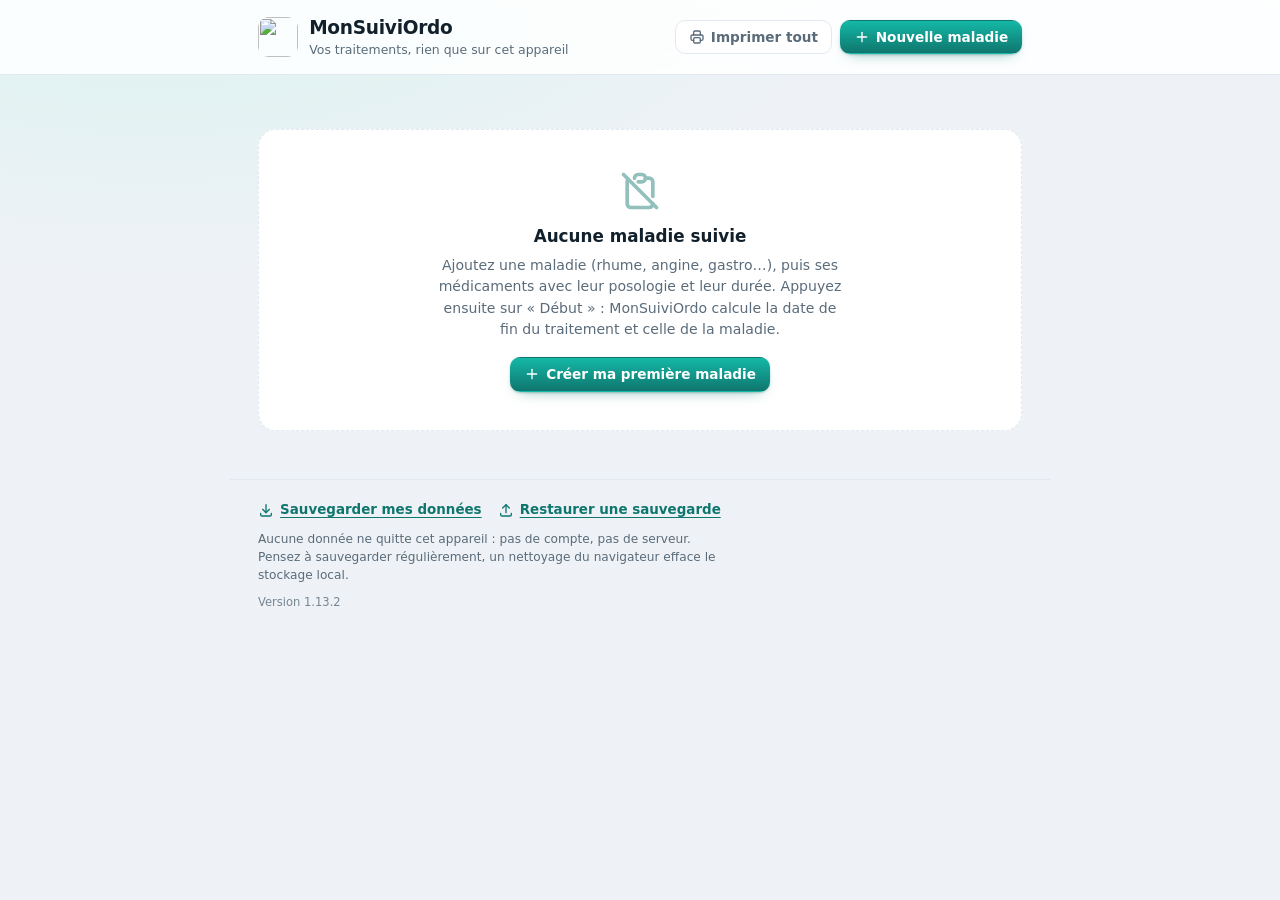
==== commit b6ef719b: "Publication du site 1.13.2 — 2026-10-28 18:12" ====
--- a/index.html
+++ b/index.html
@@ -11,7 +11,7 @@
     <link rel="apple-touch-icon" href="./assets/icone-192.png">
     <meta name="apple-mobile-web-app-capable" content="yes">
     <meta name="apple-mobile-web-app-title" content="MonSuiviOrdo">
-    <link rel="stylesheet" href="./assets/style.css?v=1.12.2">
+    <link rel="stylesheet" href="./assets/style.css?v=1.13.2">
   </head>
   <body>
     <svg xmlns="http://www.w3.org/2000/svg" class="sprite-icones" aria-hidden="true" focusable="false">
@@ -93,6 +93,7 @@
         Aucune donnée ne quitte cet appareil : pas de compte, pas de serveur. Pensez à sauvegarder
         régulièrement, un nettoyage du navigateur efface le stockage local.
       </p>
+      <p class="pied__version" id="version-pied">Version 1.13.2<span id="mention-preprod" hidden> · préprod</span></p>
     </footer>
 
     <dialog id="dialogue-maladie" class="dialogue" aria-labelledby="titre-dialogue-maladie">
@@ -245,6 +246,6 @@
 
     <div id="notifications" class="notifications" role="status" aria-live="polite"></div>
 
-    <script type="module" src="./assets/app.js?v=1.12.2"></script>
+    <script type="module" src="./assets/app.js?v=1.13.2"></script>
   </body>
 </html>
--- a/assets/style.css
+++ b/assets/style.css
@@ -457,6 +457,9 @@
 }
 .pied__actions { display: flex; gap: 1rem; flex-wrap: wrap; }
 .pied__note { margin-top: .5rem; font-size: .76rem; color: var(--texte-doux); max-width: 60ch; }
+/* Version affichée : permet de vérifier d'un coup d'œil quel build tourne
+   (prod ou préprod) quand une nouveauté semble absente. */
+.pied__version { margin-top: .6rem; font-size: .72rem; color: var(--texte-doux); opacity: .8; }
 
 /* ---------- Dialogues ---------- */
 
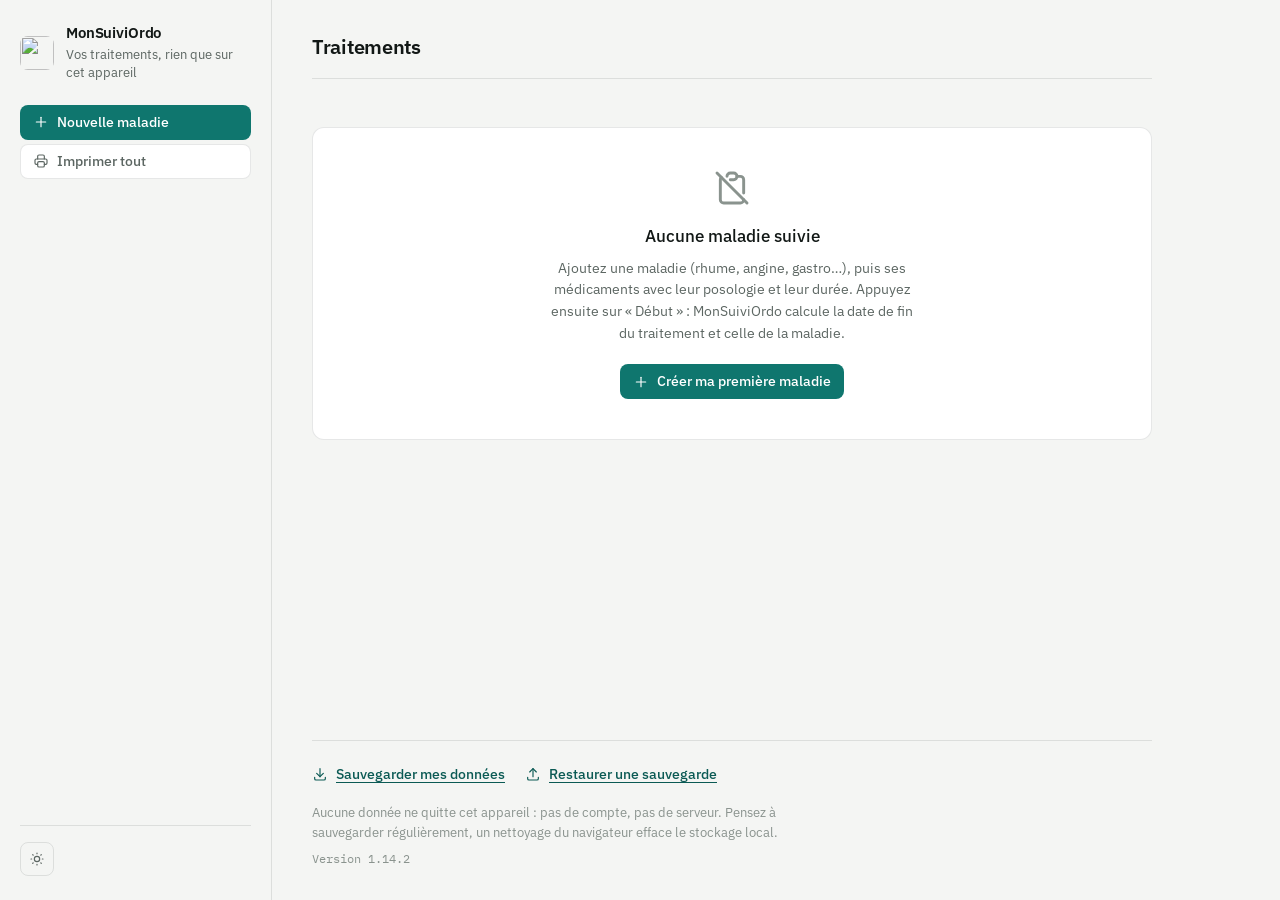
==== commit 83ae0109: "Publication du site 1.14.2 — 2026-11-10 16:39" ====
--- a/index.html
+++ b/index.html
@@ -11,7 +11,26 @@
     <link rel="apple-touch-icon" href="./assets/icone-192.png">
     <meta name="apple-mobile-web-app-capable" content="yes">
     <meta name="apple-mobile-web-app-title" content="MonSuiviOrdo">
-    <link rel="stylesheet" href="./assets/style.css?v=1.13.2">
+    <!-- Apparence appliquée avant le premier rendu : pas de flash de thème. -->
+    <script>
+      (function () {
+        var CLE = "monsuiviordo.apparence";
+        var choix = "auto";
+        try { choix = window.localStorage.getItem(CLE) || "auto"; } catch (e) {}
+        var sombre = window.matchMedia("(prefers-color-scheme: dark)");
+        function appliquer() {
+          var mode = choix === "auto" ? (sombre.matches ? "sombre" : "clair") : choix;
+          document.documentElement.dataset.theme = mode;
+          document.documentElement.dataset.apparence = choix;
+        }
+        window.__apparence = { lire: function () { return choix; } };
+        appliquer();
+        if (sombre.addEventListener) sombre.addEventListener("change", function () { if (choix === "auto") appliquer(); });
+      })();
+    </script>
+    <link rel="preload" href="./assets/polices/plex-sans-400.woff2" as="font" type="font/woff2" crossorigin>
+    <link rel="preload" href="./assets/polices/plex-sans-500.woff2" as="font" type="font/woff2" crossorigin>
+    <link rel="stylesheet" href="./assets/style.css?v=1.14.2">
   </head>
   <body>
     <svg xmlns="http://www.w3.org/2000/svg" class="sprite-icones" aria-hidden="true" focusable="false">
@@ -44,35 +63,47 @@
   <symbol id="ico-viseur" viewBox="0 0 24 24"><path d="M8 11a3 3 0 1 0 6 0a3 3 0 0 0 -6 0" /> <path d="M16 16l-2.5 -2.5" /> <path d="M3 7v-2a2 2 0 0 1 2 -2h2" /> <path d="M3 17v2a2 2 0 0 0 2 2h2" /> <path d="M17 3h2a2 2 0 0 1 2 2v2" /> <path d="M17 21h2a2 2 0 0 0 2 -2v-2" /></symbol>
   <symbol id="ico-chevron" viewBox="0 0 24 24"><path d="M6 9l6 6l6 -6" /></symbol>
   <symbol id="ico-poignee" viewBox="0 0 24 24"><path d="M8 5a1 1 0 1 0 2 0a1 1 0 1 0 -2 0" /> <path d="M8 12a1 1 0 1 0 2 0a1 1 0 1 0 -2 0" /> <path d="M8 19a1 1 0 1 0 2 0a1 1 0 1 0 -2 0" /> <path d="M14 5a1 1 0 1 0 2 0a1 1 0 1 0 -2 0" /> <path d="M14 12a1 1 0 1 0 2 0a1 1 0 1 0 -2 0" /> <path d="M14 19a1 1 0 1 0 2 0a1 1 0 1 0 -2 0" /></symbol>
+  <symbol id="ico-soleil" viewBox="0 0 24 24"><path d="M8 12a4 4 0 1 0 8 0a4 4 0 1 0 -8 0" /> <path d="M3 12h1m8 -9v1m8 8h1m-9 8v1m-6.4 -15.4l.7 .7m12.1 -.7l-.7 .7m0 11.4l.7 .7m-12.1 -.7l-.7 .7" /></symbol>
+  <symbol id="ico-lune" viewBox="0 0 24 24"><path d="M12 3c.132 0 .263 0 .393 0a7.5 7.5 0 0 0 7.92 12.446a9 9 0 1 1 -8.313 -12.454l0 .008" /></symbol>
 </svg>
 
 
     <a class="lien-evitement" href="#contenu">Aller au contenu</a>
 
     <header class="entete">
-      <div class="entete__contenu">
-        <div class="entete__marque">
-          <img class="entete__logo" src="./assets/icone-192.png" alt="" width="40" height="40">
-          <div>
-            <h1 class="entete__titre">MonSuiviOrdo</h1>
-            <p class="entete__sous-titre">Vos traitements, rien que sur cet appareil</p>
-          </div>
-        </div>
-        <div class="entete__actions">
-          <bouton-action id="bouton-installer" icone="installer" variante="discret" libelle="Installer" hidden></bouton-action>
-          <bouton-action id="bouton-imprimer-tout" icone="imprimer" variante="discret" libelle="Imprimer tout"></bouton-action>
-          <bouton-action id="bouton-nouvelle-maladie" icone="plus" variante="principal" libelle="Nouvelle maladie"></bouton-action>
-        </div>
-      </div>
+      <div class="entete__marque">
+        <img class="entete__logo" src="./assets/icone-192.png" alt="" width="34" height="34">
+        <div>
+          <h1 class="entete__titre">MonSuiviOrdo</h1>
+          <p class="entete__sous-titre">Vos traitements, rien que sur cet appareil</p>
+        </div>
+      </div>
+
+      <div class="entete__actions">
+        <bouton-action id="bouton-nouvelle-maladie" icone="plus" variante="principal" libelle="Nouvelle maladie"></bouton-action>
+        <bouton-action id="bouton-imprimer-tout" icone="imprimer" variante="discret" libelle="Imprimer tout"></bouton-action>
+        <bouton-action id="bouton-installer" icone="installer" variante="discret" libelle="Installer" hidden></bouton-action>
+      </div>
+
+      <div class="entete__bas">
+        <button type="button" id="bouton-apparence" class="bouton bouton--icone" aria-label="Apparence : système" title="Apparence : système">
+          <icone-tabler nom="soleil" taille="16"></icone-tabler>
+        </button>
+      </div>
+
       <p class="impression-titre">Récapitulatif des traitements<span id="impression-date"></span></p>
     </header>
 
     <main id="contenu" class="contenu">
-      <p id="resume" class="resume" aria-live="polite"></p>
+      <div class="contenu__entete">
+        <h2 class="contenu__titre">Traitements</h2>
+        <p id="resume" class="resume" aria-live="polite"></p>
+      </div>
+
       <section id="liste" class="liste" aria-label="Maladies suivies"></section>
 
       <div id="vide" class="vide" hidden>
-        <icone-tabler class="vide__icone" nom="vide" taille="44"></icone-tabler>
+        <icone-tabler class="vide__icone" nom="vide" taille="40"></icone-tabler>
         <p class="vide__titre">Aucune maladie suivie</p>
         <p class="vide__texte">
           Ajoutez une maladie (rhume, angine, gastro…), puis ses médicaments avec leur posologie
@@ -93,13 +124,13 @@
         Aucune donnée ne quitte cet appareil : pas de compte, pas de serveur. Pensez à sauvegarder
         régulièrement, un nettoyage du navigateur efface le stockage local.
       </p>
-      <p class="pied__version" id="version-pied">Version 1.13.2<span id="mention-preprod" hidden> · préprod</span></p>
+      <p class="pied__version" id="version-pied">Version 1.14.2<span id="mention-preprod" hidden></span></p>
     </footer>
 
     <dialog id="dialogue-maladie" class="dialogue" aria-labelledby="titre-dialogue-maladie">
       <form id="formulaire-maladie" class="formulaire">
         <h2 id="titre-dialogue-maladie" class="dialogue__titre">
-          <icone-tabler nom="ordonnance" taille="20"></icone-tabler>
+          <icone-tabler nom="ordonnance" taille="18"></icone-tabler>
           <span class="dialogue__titre-texte">Nouvelle maladie</span>
         </h2>
         <champ-formulaire libelle="Nom de la maladie" nom="nom" type="text" requis maxlength="80"
@@ -114,7 +145,7 @@
     <dialog id="dialogue-medicament" class="dialogue" aria-labelledby="titre-dialogue-medicament">
       <form id="formulaire-medicament" class="formulaire">
         <h2 id="titre-dialogue-medicament" class="dialogue__titre">
-          <icone-tabler nom="pilule" taille="20"></icone-tabler>
+          <icone-tabler nom="pilule" taille="18"></icone-tabler>
           <span class="dialogue__titre-texte">Nouveau médicament</span>
         </h2>
 
@@ -143,10 +174,10 @@
     <dialog id="dialogue-scan" class="dialogue dialogue--scan" aria-labelledby="titre-scan">
       <div class="formulaire">
         <button type="button" class="dialogue__fermer" data-fermer aria-label="Fermer">
-          <icone-tabler nom="fermer" taille="20"></icone-tabler>
+          <icone-tabler nom="fermer" taille="18"></icone-tabler>
         </button>
         <h2 id="titre-scan" class="dialogue__titre">
-          <icone-tabler nom="appareil-photo" taille="20"></icone-tabler>
+          <icone-tabler nom="appareil-photo" taille="18"></icone-tabler>
           <span class="dialogue__titre-texte">Scanner l'ordonnance</span>
         </h2>
         <p class="dialogue__message">
@@ -176,10 +207,10 @@
     <dialog id="dialogue-cadrage" class="dialogue dialogue--large" aria-labelledby="titre-cadrage">
       <div class="formulaire">
         <button type="button" class="dialogue__fermer" data-fermer aria-label="Fermer">
-          <icone-tabler nom="fermer" taille="20"></icone-tabler>
+          <icone-tabler nom="fermer" taille="18"></icone-tabler>
         </button>
         <h2 id="titre-cadrage" class="dialogue__titre">
-          <icone-tabler nom="viseur" taille="20"></icone-tabler>
+          <icone-tabler nom="viseur" taille="18"></icone-tabler>
           <span class="dialogue__titre-texte">Cadrer la zone à lire</span>
         </h2>
         <p class="dialogue__message">
@@ -208,7 +239,7 @@
     <dialog id="dialogue-analyse" class="dialogue dialogue--large" aria-labelledby="titre-analyse">
       <form id="formulaire-analyse" class="formulaire">
         <h2 id="titre-analyse" class="dialogue__titre">
-          <icone-tabler nom="ordonnance" taille="20"></icone-tabler>
+          <icone-tabler nom="ordonnance" taille="18"></icone-tabler>
           <span class="dialogue__titre-texte">Médicaments détectés</span>
         </h2>
         <p class="dialogue__message">
@@ -233,7 +264,7 @@
     <dialog id="dialogue-confirmation" class="dialogue" aria-labelledby="titre-confirmation">
       <form method="dialog" class="formulaire">
         <h2 id="titre-confirmation" class="dialogue__titre">
-          <icone-tabler nom="alerte" taille="20"></icone-tabler>
+          <icone-tabler nom="alerte" taille="18"></icone-tabler>
           <span class="dialogue__titre-texte">Confirmer</span>
         </h2>
         <p id="message-confirmation" class="dialogue__message"></p>
@@ -246,6 +277,6 @@
 
     <div id="notifications" class="notifications" role="status" aria-live="polite"></div>
 
-    <script type="module" src="./assets/app.js?v=1.13.2"></script>
+    <script type="module" src="./assets/app.js?v=1.14.2"></script>
   </body>
 </html>
--- a/assets/style.css
+++ b/assets/style.css
@@ -1,72 +1,170 @@
-/* MonSuiviOrdo — feuille de style unique, sans dépendance externe. */
+/* MonSuiviOrdo — feuille de style unique, sans dépendance externe.
+ *
+ * Direction : l'ordonnance papier et l'étiquette de pharmacie. Papier clair,
+ * encre noire, filets fins, chiffres alignés. La couleur ne sert qu'à l'encre
+ * d'accent (vert des croix de pharmacie) : actions principales, jour en cours,
+ * états. Tout le reste est du graphite légèrement teinté de vert.
+ */
+
+/* ------------------------------------------------------------------ polices */
+/* Servies depuis le site : l'application fonctionne hors ligne, sans CDN. */
+
+@font-face {
+  font-family: "Plex Sans";
+  src: url("./polices/plex-sans-400.woff2") format("woff2");
+  font-weight: 400;
+  font-style: normal;
+  font-display: swap;
+}
+@font-face {
+  font-family: "Plex Sans";
+  src: url("./polices/plex-sans-500.woff2") format("woff2");
+  font-weight: 500;
+  font-style: normal;
+  font-display: swap;
+}
+@font-face {
+  font-family: "Plex Sans";
+  src: url("./polices/plex-sans-600.woff2") format("woff2");
+  font-weight: 600;
+  font-style: normal;
+  font-display: swap;
+}
+@font-face {
+  font-family: "Plex Mono";
+  src: url("./polices/plex-mono-400.woff2") format("woff2");
+  font-weight: 400;
+  font-style: normal;
+  font-display: swap;
+}
+
+/* ------------------------------------------------------------------ jetons */
 
 :root {
-  color-scheme: light dark;
-  --fond: #eef2f6;
-  --fond-degrade: radial-gradient(1200px 600px at 12% -10%, #d8f3ee 0%, transparent 60%);
+  color-scheme: light;
+
+  /* graphite teinté vers le papier */
+  --papier: #f4f5f3;
   --surface: #ffffff;
-  --surface-douce: #f6f9fb;
-  --texte: #12202b;
-  --texte-doux: #5a6b7a;
-  --bord: #e1e8ef;
+  --surface-2: #fafbf9;
+  --surface-3: #eceeec;
+  --texte: #121816;
+  --texte-doux: #5c6662;
+  --texte-muet: #8a938e;
+
+  /* accent : le vert des croix de pharmacie, déjà celui de l'application */
   --accent: #0f766e;
-  --accent-clair: #14b8a6;
-  --accent-fonce: #0b5f59;
-  --accent-doux: #e3f6f3;
+  --accent-encre: #0b5a54;
+  --accent-doux: #e7f2f0;
+  --sur-accent: #ffffff;
+
   --ok: #0a7c53;
-  --ok-doux: #e2f7ee;
-  --attente: #7b6a2d;
-  --attente-doux: #fdf5df;
+  --attente: #8a6512;
   --danger: #b42318;
-  --danger-doux: #fdecea;
-  --ombre: 0 1px 2px rgba(16, 35, 48, .06), 0 8px 24px -12px rgba(16, 35, 48, .28);
-  --rayon: 18px;
-  --rayon-petit: 12px;
-  --police: ui-sans-serif, system-ui, -apple-system, "Segoe UI", Roboto, "Helvetica Neue", Arial, sans-serif;
-}
-
-@media (prefers-color-scheme: dark) {
-  :root {
-    --fond: #0a1218;
-    --fond-degrade: radial-gradient(1200px 600px at 12% -10%, #10322f 0%, transparent 60%);
-    --surface: #111c24;
-    --surface-douce: #0d1a21;
-    --texte: #e8f0f5;
-    --texte-doux: #9bacba;
-    --bord: #1e2c37;
-    --accent: #2dd4bf;
-    --accent-clair: #5eead4;
-    --accent-fonce: #14b8a6;
-    --accent-doux: #123632;
-    --ok: #4ade80;
-    --ok-doux: #10291f;
-    --attente: #f0c24b;
-    --attente-doux: #2b2413;
-    --danger: #f87171;
-    --danger-doux: #2c1517;
-    --ombre: 0 1px 2px rgba(0, 0, 0, .4), 0 12px 30px -16px rgba(0, 0, 0, .8);
-  }
-}
+
+  --filet: color-mix(in srgb, var(--texte) 10%, transparent);
+  --filet-fort: color-mix(in srgb, var(--texte) 20%, transparent);
+
+  /* bouton principal : la couleur de l'accent en clair, du papier en sombre */
+  --principal-fond: var(--accent);
+  --principal-texte: var(--sur-accent);
+
+  /* échelle de 4 px */
+  --e1: 4px;
+  --e2: 8px;
+  --e3: 12px;
+  --e4: 16px;
+  --e5: 20px;
+  --e6: 24px;
+  --e7: 32px;
+  --e8: 40px;
+  --e9: 48px;
+
+  /* rayons : commandes 8, cartes 12, panneaux 16 */
+  --rayon-commande: 8px;
+  --rayon-carte: 12px;
+  --rayon-panneau: 16px;
+
+  /* caractères */
+  --police: "Plex Sans", system-ui, -apple-system, "Segoe UI", Roboto, sans-serif;
+  --police-chiffres: "Plex Mono", ui-monospace, SFMono-Regular, Menlo, monospace;
+
+  --txs: 12px;
+  --tsm: 13px;
+  --tbase: 14px;
+  --tmd: 15px;
+  --tlg: 17px;
+  --txl: 20px;
+  --tnombre: 28px;
+
+  --duree: 140ms;
+  --courbe: cubic-bezier(.2, .6, .3, 1);
+}
+
+/* Thème sombre : même rampe, retournée vers la nuit. Les surfaces portent la
+   profondeur, l'accent est remonté jusqu'à rester lisible. */
+:root[data-theme="sombre"] {
+  color-scheme: dark;
+
+  --papier: #0e1211;
+  --surface: #161a19;
+  --surface-2: #1b201e;
+  --surface-3: #232926;
+  --texte: #e8ece9;
+  --texte-doux: #9ba5a0;
+  --texte-muet: #717b76;
+
+  --accent: #3ec7b6;
+  --accent-encre: #6fdccd;
+  --accent-doux: #12302c;
+
+  --ok: #5cc694;
+  --attente: #d5ac57;
+  --danger: #e97a68;
+
+  --principal-fond: #e8ece9;
+  --principal-texte: #0d1512;
+}
+
+/* ------------------------------------------------------------------ base */
 
 * { box-sizing: border-box; }
 
-html { -webkit-text-size-adjust: 100%; }
+html {
+  -webkit-text-size-adjust: 100%;
+  scroll-behavior: smooth;
+}
 
 body {
   margin: 0;
-  min-height: 100vh;
+  min-height: 100dvh;
+  display: grid;
+  grid-template-columns: 272px minmax(0, 1fr);
+  grid-template-rows: auto 1fr auto;
+  grid-template-areas:
+    "entete contenu"
+    "entete contenu"
+    "entete pied";
+  max-width: 1560px;
+  margin-inline: auto;
   font-family: var(--police);
-  font-size: 16px;
+  font-size: var(--tmd);
   line-height: 1.5;
   color: var(--texte);
-  background-color: var(--fond);
-  background-image: var(--fond-degrade);
-  background-repeat: no-repeat;
+  background: var(--papier);
   padding-bottom: env(safe-area-inset-bottom);
 }
 
 h1, h2, h3, p, ul { margin: 0; }
 ul { padding: 0; list-style: none; }
+
+::selection { background: var(--accent-doux); color: var(--texte); }
+
+:focus-visible {
+  outline: 2px solid var(--accent);
+  outline-offset: 2px;
+  border-radius: var(--e1);
+}
 
 .lien-evitement {
   position: absolute;
@@ -74,67 +172,111 @@
   top: 0;
   background: var(--surface);
   color: var(--texte);
-  padding: .6rem 1rem;
-  border-radius: var(--rayon-petit);
+  padding: var(--e2) var(--e3);
+  border-radius: var(--rayon-commande);
   z-index: 20;
 }
-.lien-evitement:focus { left: 1rem; top: 1rem; }
-
-/* ---------- En-tête ---------- */
+.lien-evitement:focus { left: var(--e3); top: var(--e3); }
+
+/* ---------------------------------------------------------- en-tête / rail */
 
 .entete {
+  grid-area: entete;
   position: sticky;
   top: 0;
-  z-index: 10;
-  background: color-mix(in srgb, var(--surface) 88%, transparent);
-  backdrop-filter: saturate(160%) blur(12px);
-  border-bottom: 1px solid var(--bord);
-}
-
-.entete__contenu {
-  max-width: 820px;
-  margin: 0 auto;
-  padding: .85rem clamp(1rem, 4vw, 1.75rem);
+  align-self: start;
+  height: 100dvh;
+  display: flex;
+  flex-direction: column;
+  gap: var(--e6);
+  padding: var(--e6) var(--e5);
+  border-right: 1px solid var(--filet);
+}
+
+.entete__marque {
   display: flex;
   align-items: center;
+  gap: var(--e3);
+  min-width: 0;
+}
+
+.entete__logo {
+  flex: none;
+  border-radius: var(--e2);
+  width: 34px;
+  height: 34px;
+}
+
+.entete__titre {
+  font-size: var(--tmd);
+  font-weight: 600;
+  letter-spacing: -0.01em;
+  line-height: 1.2;
+}
+
+.entete__sous-titre {
+  margin-top: var(--e1);
+  font-size: var(--tsm);
+  color: var(--texte-doux);
+  line-height: 1.35;
+}
+
+.entete__actions {
+  display: grid;
+  gap: var(--e1);
+}
+
+.entete__actions > bouton-action > .bouton,
+.entete__actions > .bouton { width: 100%; justify-content: flex-start; }
+
+.entete__bas {
+  margin-top: auto;
+  display: grid;
+  justify-items: start;
+  gap: var(--e2);
+  padding-top: var(--e4);
+  border-top: 1px solid var(--filet);
+}
+
+.impression-titre { display: none; }
+
+/* ---------------------------------------------------------------- contenu */
+
+.contenu {
+  grid-area: contenu;
+  padding: var(--e7) var(--e8) var(--e9);
+  max-width: 920px;
+  width: 100%;
+}
+
+.contenu__entete {
+  display: flex;
+  align-items: baseline;
   justify-content: space-between;
-  gap: 1rem;
   flex-wrap: wrap;
-}
-
-.entete__marque { display: flex; align-items: center; gap: .7rem; min-width: 0; }
-.entete__logo { border-radius: 11px; flex: none; }
-.entete__titre { font-size: 1.16rem; font-weight: 700; letter-spacing: -.015em; }
-.entete__sous-titre { font-size: .78rem; color: var(--texte-doux); }
-.entete__actions { display: flex; gap: .5rem; flex-wrap: wrap; }
-
-.impression-titre { display: none; }
-
-/* ---------- Contenu ---------- */
-
-.contenu {
-  max-width: 820px;
-  margin: 0 auto;
-  padding: clamp(1.1rem, 3vw, 1.9rem) clamp(1rem, 4vw, 1.75rem) 3rem;
+  gap: var(--e2) var(--e4);
+  margin-bottom: var(--e6);
+  padding-bottom: var(--e4);
+  border-bottom: 1px solid var(--filet);
+}
+
+.contenu__titre {
+  font-size: var(--txl);
+  font-weight: 600;
+  letter-spacing: -0.015em;
 }
 
 .resume {
-  font-size: .84rem;
+  font-size: var(--tsm);
   color: var(--texte-doux);
-  margin-bottom: 1rem;
-  min-height: 1.2em;
+  font-variant-numeric: tabular-nums;
 }
 .resume:empty { display: none; }
 
-.liste { display: grid; gap: 1rem; }
-
-/* ---------- Composants d'interface (web components) ---------- */
-
-/*
- * Les hôtes ne créent aucune boîte : l'élément rendu (bouton, pastille, champ,
- * icône) participe directement à la mise en page du parent (flex, grid), ce qui
- * préserve les règles existantes. « hidden » reste prioritaire.
- */
+.liste { display: grid; gap: var(--e3); }
+
+/* ------------------------------------------------------- composants montés */
+
 bouton-action,
 pastille-statut,
 champ-formulaire,
@@ -143,471 +285,609 @@
 
 .sprite-icones { display: none; }
 
-/* Icône Tabler : taille réglable par l'attribut « taille » du composant. */
 .icone {
-  width: var(--taille-icone, 1.15em);
-  height: var(--taille-icone, 1.15em);
+  width: var(--taille-icone, 1em);
+  height: var(--taille-icone, 1em);
   flex: none;
-  vertical-align: -.16em;
-  /* Tabler dessine au trait : ces propriétés vivaient sur le <svg> source, que
-     le générateur ne recopie pas (il ne garde que les tracés). */
   fill: none;
   stroke: currentColor;
-  stroke-width: 2;
+  stroke-width: 1.75;
   stroke-linecap: round;
   stroke-linejoin: round;
-  /* Le clic vise le bouton, jamais le dessin de l'icône. */
   pointer-events: none;
 }
 
-/* ---------- Carte maladie ---------- */
+/* ------------------------------------------------------------ carte maladie */
 
 .carte {
   background: var(--surface);
-  border: 1px solid var(--bord);
-  border-radius: var(--rayon);
-  box-shadow: var(--ombre);
-  padding: clamp(1rem, 2.6vw, 1.35rem);
+  border: 1px solid var(--filet);
+  border-radius: var(--rayon-carte);
 }
 
 .carte__entete { display: block; }
 
-.carte__titre-ligne { margin: 0; font-size: 1rem; }
-
-/* Toute la ligne d'en-tête est le bouton de pliage. */
+.carte__titre-ligne { font-size: inherit; font-weight: inherit; }
+
 .carte__bascule {
   display: flex;
   align-items: center;
-  gap: .55rem;
+  gap: var(--e2);
   width: 100%;
-  padding: .1rem 0;
+  padding: var(--e4) var(--e4) var(--e3);
   border: 0;
   background: none;
   color: inherit;
   font: inherit;
   text-align: left;
   cursor: pointer;
-  border-radius: 10px;
+  border-radius: var(--rayon-carte) var(--rayon-carte) 0 0;
   -webkit-tap-highlight-color: transparent;
-}
-.carte__bascule:focus-visible { outline: 2px solid var(--accent); outline-offset: 3px; }
-
-.carte__entete-texte { display: grid; gap: .15rem; min-width: 0; flex: 1 1 auto; }
+  transition: background-color var(--duree) var(--courbe);
+}
+.carte__bascule:hover { background: var(--surface-2); }
+.carte__bascule:focus-visible { outline-offset: -2px; }
+
+.carte__entete-texte {
+  display: grid;
+  gap: var(--e1);
+  min-width: 0;
+  flex: 1 1 auto;
+}
 
 .carte__titre {
-  font-size: 1.15rem;
-  font-weight: 680;
-  letter-spacing: -.015em;
-  line-height: 1.25;
+  font-size: var(--tlg);
+  font-weight: 500;
+  letter-spacing: -0.01em;
+  line-height: 1.3;
   overflow-wrap: anywhere;
 }
 
 .carte__sous-titre {
-  font-size: .82rem;
+  font-size: var(--tsm);
   color: var(--texte-doux);
   overflow-wrap: anywhere;
 }
-.carte__sous-titre strong { color: var(--accent); font-weight: 620; }
-
+.carte__sous-titre strong { color: var(--texte); font-weight: 500; }
+
+/* Nombre de médicaments : une icône et un chiffre, alignés, jamais une pastille. */
 .carte__compte {
   flex: none;
-  min-width: 1.45rem;
-  padding: .1rem .42rem;
-  border-radius: 999px;
-  background: var(--accent-doux);
-  color: var(--accent);
-  font-size: .72rem;
-  font-weight: 700;
-  text-align: center;
-}
-
-/* Poignée de glisser : icône discrète, sans fond (elle s'imprime mal).
-   Les règles visent le <svg> rendu par le composant, pas son hôte : l'hôte est
-   en display: contents et ne porte aucune boîte à dimensionner. */
+  display: inline-flex;
+  align-items: center;
+  gap: var(--e1);
+  font-family: var(--police-chiffres);
+  font-size: var(--tsm);
+  color: var(--texte-muet);
+  font-variant-numeric: tabular-nums;
+}
+
 svg.carte__poignee {
   flex: none;
-  color: var(--texte-doux);
-  opacity: .34;
-  transition: opacity .15s ease;
+  color: var(--texte-muet);
+  opacity: 0.3;
+  transition: opacity var(--duree) var(--courbe);
+  cursor: grab;
 }
 .carte__bascule:hover svg.carte__poignee,
-.carte--glissee svg.carte__poignee { opacity: .7; }
-
-/* Carte en cours de déplacement */
+.carte--glissee svg.carte__poignee { opacity: 0.7; }
+
 .carte--glissee {
   position: relative;
   z-index: 5;
   border-color: var(--accent);
-  box-shadow: 0 16px 34px rgba(6, 20, 28, .3);
+  background: var(--surface);
+  box-shadow: 0 12px 24px -14px rgba(6, 20, 18, 0.35);
   will-change: transform;
 }
 body.glisser-en-cours { cursor: grabbing; }
-body.glisser-en-cours .carte:not(.carte--glissee) { opacity: .65; }
-
-/* Chevron de pliage : rotation autour du centre du dessin. Sans
-   `transform-box: fill-box`, un <svg> tourne autour de l'origine de son viewBox
-   et sort de sa boîte (le chevron paraissait ne jamais basculer). */
+body.glisser-en-cours .carte:not(.carte--glissee) { opacity: 0.6; }
+
 svg.carte__chevron {
   flex: none;
   display: block;
-  width: 1rem;
-  height: 1rem;
-  margin-right: .25rem;
-  color: var(--texte-doux);
+  color: var(--texte-muet);
   transform-box: fill-box;
   transform-origin: center;
-  transition: transform .18s ease;
+  transition: transform var(--duree) var(--courbe);
 }
 .carte--ouverte svg.carte__chevron { transform: rotate(180deg); }
 
-.carte__corps { margin-top: .9rem; }
+.carte__corps { padding: 0 var(--e4) var(--e4); }
 .carte--repliee .carte__corps { display: none; }
 
-.carte__actions { display: flex; gap: .4rem; flex-wrap: wrap; }
+/* Barre d'actions de la maladie : du texte et un trait, pas des boutons bordés. */
+.carte__barre {
+  display: flex;
+  align-items: center;
+  gap: var(--e1);
+  flex-wrap: wrap;
+  margin: 0 calc(var(--e2) * -1) var(--e4);
+  padding-top: var(--e3);
+  border-top: 1px solid var(--filet);
+}
 
 .carte__vide {
-  margin-top: .9rem;
-  padding: .9rem;
-  border: 1px dashed var(--bord);
-  border-radius: var(--rayon-petit);
-  font-size: .86rem;
+  padding: var(--e5) var(--e4);
+  border-top: 1px solid var(--filet);
+  font-size: var(--tbase);
   color: var(--texte-doux);
   text-align: center;
 }
 
-.medicaments { display: grid; gap: .6rem; margin-top: .8rem; }
+/* --------------------------------------------------------------- médicament */
+
+.medicaments { display: grid; gap: var(--e2); }
 
 .medicament {
-  background: var(--surface-douce);
-  border: 1px solid var(--bord);
-  border-radius: var(--rayon-petit);
-  padding: .8rem .9rem;
+  background: var(--surface-2);
+  border: 1px solid var(--filet);
+  border-radius: var(--rayon-commande);
+  padding: var(--e3) var(--e3) var(--e3);
+}
+
+.medicament__tete {
+  display: flex;
+  align-items: flex-start;
+  gap: var(--e4);
+}
+
+.medicament__infos {
+  display: grid;
+  gap: var(--e1);
+  min-width: 0;
+  flex: 1 1 auto;
 }
 
 .medicament__ligne {
   display: flex;
   align-items: center;
-  gap: .55rem;
+  gap: var(--e2);
   flex-wrap: wrap;
 }
 
-.medicament__nom { font-weight: 640; letter-spacing: -.01em; }
+.medicament__nom {
+  font-size: var(--tbase);
+  font-weight: 500;
+  line-height: 1.35;
+  overflow-wrap: anywhere;
+}
 
 .medicament__posologie {
-  margin-top: .2rem;
-  font-size: .87rem;
+  font-size: var(--tbase);
   color: var(--texte-doux);
+  line-height: 1.4;
+  overflow-wrap: anywhere;
 }
 
 .medicament__dates {
-  margin-top: .35rem;
-  font-size: .8rem;
-  color: var(--texte-doux);
+  font-family: var(--police-chiffres);
+  font-size: var(--txs);
+  color: var(--texte-muet);
   font-variant-numeric: tabular-nums;
 }
-
-.medicament__actions { display: flex; gap: .35rem; flex-wrap: wrap; margin-top: .6rem; }
-
-/* ---------- Pastilles d'état ---------- */
+.medicament__plage { white-space: nowrap; }
+.medicament__duree { white-space: nowrap; }
+
+/* Compte à rebours : le chiffre qui compte, aligné à droite dans une colonne. */
+.medicament__compte {
+  flex: none;
+  width: 76px;
+  text-align: right;
+  display: grid;
+  gap: 0;
+  font-variant-numeric: tabular-nums;
+}
+
+.compte__nombre {
+  font-family: var(--police-chiffres);
+  font-size: var(--tnombre);
+  line-height: 1.05;
+  color: var(--texte);
+  letter-spacing: -0.02em;
+}
+.compte__unite {
+  font-size: var(--txs);
+  color: var(--texte-muet);
+  line-height: 1.3;
+}
+.medicament--fini .compte__nombre { color: var(--texte-muet); }
+
+/* Plaquette des jours : une case par jour (une par quatorzième au-delà de deux
+   semaines), les jours passés pleins, celui d'aujourd'hui teinté, les autres au
+   filet. La durée d'un traitement se lit comme une bande de plaquette. */
+.jours {
+  display: flex;
+  gap: var(--e1);
+  margin-top: var(--e3);
+}
+.jours__case {
+  flex: 1 1 0;
+  min-width: 0;
+  height: 10px;
+  border: 1px solid var(--filet-fort);
+  border-radius: 2px;
+}
+.jours__case--faite {
+  background: var(--accent);
+  border-color: var(--accent);
+}
+.jours__case--encours {
+  background: color-mix(in srgb, var(--accent) 32%, transparent);
+  border-color: var(--accent);
+}
+.jours--termine .jours__case--faite {
+  background: var(--texte-muet);
+  border-color: var(--texte-muet);
+}
+
+.medicament__actions {
+  display: flex;
+  align-items: center;
+  gap: var(--e1);
+  flex-wrap: wrap;
+  margin-top: var(--e3);
+  padding-top: var(--e3);
+  border-top: 1px solid var(--filet);
+}
+
+/* ------------------------------------------------------------ pastilles d'état */
 
 .pastille {
   display: inline-flex;
   align-items: center;
-  gap: .3rem;
-  font-size: .72rem;
-  font-weight: 620;
-  letter-spacing: .01em;
-  padding: .16rem .55rem;
-  border-radius: 999px;
+  gap: var(--e2);
+  font-size: var(--tsm);
+  font-weight: 500;
   white-space: nowrap;
-}
-.pastille--en-cours { background: var(--ok-doux); color: var(--ok); }
-.pastille--attente { background: var(--attente-doux); color: var(--attente); }
-.pastille--termine { background: var(--surface); color: var(--texte-doux); border: 1px solid var(--bord); }
-
-/* ---------- Boutons ---------- */
+  color: var(--texte-doux);
+}
+.pastille__point {
+  width: 6px;
+  height: 6px;
+  border-radius: 50%;
+  background: currentColor;
+  flex: none;
+}
+.pastille--en-cours { color: var(--ok); }
+.pastille--attente { color: var(--attente); }
+.pastille--termine { color: var(--texte-muet); }
+
+/* ------------------------------------------------------------------- boutons */
 
 .bouton {
   display: inline-flex;
   align-items: center;
   justify-content: center;
-  gap: .38rem;
+  gap: var(--e2);
   font: inherit;
-  font-size: .85rem;
-  font-weight: 600;
+  font-size: var(--tbase);
+  font-weight: 500;
   line-height: 1.2;
-  padding: .5rem .8rem;
-  border-radius: 10px;
+  padding: var(--e2) var(--e3);
+  min-height: 34px;
+  border-radius: var(--rayon-commande);
   border: 1px solid transparent;
-  background: var(--surface-douce);
+  background: transparent;
   color: var(--texte);
   cursor: pointer;
-  transition: transform .06s ease, background-color .15s ease, border-color .15s ease;
+  transition: background-color var(--duree) var(--courbe),
+              border-color var(--duree) var(--courbe),
+              color var(--duree) var(--courbe);
   touch-action: manipulation;
-}
-.bouton:hover { border-color: var(--bord); }
-.bouton:active { transform: translateY(1px); }
-.bouton:focus-visible { outline: 2px solid var(--accent); outline-offset: 2px; }
-
-/* Un libellé de bouton ne passe jamais sur deux lignes : c'est la rangée de
-   boutons qui se replie (les icônes restent alignées sur une seule ligne). */
+  -webkit-tap-highlight-color: transparent;
+}
 .bouton__libelle { white-space: nowrap; min-width: 0; }
 .bouton .icone { align-self: center; }
 
 .bouton--principal {
-  background: linear-gradient(180deg, var(--accent-clair), var(--accent));
-  color: #fff;
-  box-shadow: 0 1px 2px rgba(15, 118, 110, .3), 0 6px 16px -10px rgba(15, 118, 110, .8);
-}
-@media (prefers-color-scheme: dark) {
-  .bouton--principal { color: #04211f; }
-}
+  background: var(--principal-fond);
+  color: var(--principal-texte);
+  font-weight: 500;
+}
+.bouton--principal:hover { background: color-mix(in srgb, var(--principal-fond) 88%, var(--texte)); }
+.bouton--principal:active { background: color-mix(in srgb, var(--principal-fond) 80%, var(--texte)); }
 
 .bouton--discret {
+  border-color: var(--filet);
+  color: var(--texte-doux);
   background: var(--surface);
-  border-color: var(--bord);
+}
+.bouton--discret:hover {
+  color: var(--texte);
+  border-color: var(--filet-fort);
+  background: var(--surface-2);
+}
+
+/* Actions de ligne : jamais de cadre, l'icône seule suffit à les distinguer. */
+.bouton--petit {
+  font-size: var(--tsm);
+  padding: var(--e1) var(--e2);
+  min-height: 30px;
   color: var(--texte-doux);
 }
-.bouton--discret:hover { color: var(--texte); }
-
-/* Bouton « enfoncé » (torche allumée) : l'état se voit sans texte ajouté. */
-.bouton--actif {
-  background: color-mix(in srgb, var(--accent) 18%, var(--surface));
-  border-color: color-mix(in srgb, var(--accent) 55%, var(--bord));
-  color: var(--accent);
-}
-
-.bouton--petit {
-  font-size: .78rem;
-  padding: .34rem .6rem;
-  background: var(--surface);
-  border-color: var(--bord);
-}
+.bouton--petit:hover { background: var(--surface-3); color: var(--texte); }
 .bouton--petit.bouton--principal {
-  background: linear-gradient(180deg, var(--accent-clair), var(--accent));
-  border-color: transparent;
-}
-
-.bouton--danger { color: var(--danger); background: var(--surface); border-color: var(--bord); }
-.bouton--danger:hover { background: var(--danger-doux); border-color: var(--danger); }
-
-/* Bouton de suppression armé : le second clic confirme. */
+  background: var(--accent-doux);
+  color: var(--accent-encre);
+  padding-inline: var(--e3);
+}
+.bouton--petit.bouton--principal:hover {
+  background: color-mix(in srgb, var(--accent) 18%, var(--surface-2));
+}
+
+.bouton--danger { color: var(--danger); }
+.bouton--petit.bouton--danger:hover {
+  background: color-mix(in srgb, var(--danger) 10%, var(--surface-2));
+  color: var(--danger);
+}
+
 .bouton--arme,
 .bouton--arme:hover {
   background: var(--danger);
-  border-color: var(--danger);
-  color: #fff;
-  animation: armement .18s ease-out;
-}
-@media (prefers-color-scheme: dark) {
-  .bouton--arme,
-  .bouton--arme:hover { color: #2b0b0b; }
-}
-@keyframes armement {
-  from { transform: scale(.94); }
-  to { transform: scale(1); }
+  color: var(--surface);
 }
 
 .bouton--danger-plein {
   background: var(--danger);
-  border-color: var(--danger);
-  color: #fff;
-}
-
-.dialogue__message { font-size: .92rem; color: var(--texte-doux); }
+  color: var(--surface);
+}
 
 .bouton--lien {
-  background: none;
-  border: none;
-  padding: .2rem 0;
-  color: var(--accent);
+  border: 0;
+  padding: var(--e1) 0;
+  color: var(--accent-encre);
+  font-size: var(--tbase);
   text-decoration: underline;
   text-underline-offset: 3px;
-  font-size: .84rem;
+  text-decoration-thickness: 1px;
+}
+
+.bouton--actif {
+  background: var(--accent-doux);
+  color: var(--accent-encre);
 }
 
 .bouton--scan {
   width: 100%;
-  background: var(--accent-doux);
-  color: var(--accent);
-  border-color: color-mix(in srgb, var(--accent) 25%, transparent);
-}
-
-/* ---------- État vide ---------- */
+  background: var(--surface);
+  border-color: var(--filet-fort);
+  color: var(--texte);
+}
+
+.bouton--icone {
+  padding: var(--e2);
+  min-height: 34px;
+  min-width: 34px;
+  border-color: var(--filet);
+  color: var(--texte-doux);
+}
+.bouton--icone:hover { color: var(--texte); border-color: var(--filet-fort); }
+
+/* --------------------------------------------------------------- état vide */
 
 .vide {
-  margin-top: 1.5rem;
-  padding: clamp(1.4rem, 5vw, 2.4rem);
+  margin-top: var(--e6);
+  padding: var(--e8) var(--e5);
   text-align: center;
+  border: 1px solid var(--filet);
+  border-radius: var(--rayon-carte);
   background: var(--surface);
-  border: 1px dashed var(--bord);
-  border-radius: var(--rayon);
-}
-svg.vide__icone { display: block; margin: 0 auto .7rem; color: var(--accent); opacity: .45; }
-.vide__titre { font-size: 1.05rem; font-weight: 660; margin-bottom: .4rem; }
-.vide__texte { font-size: .88rem; color: var(--texte-doux); max-width: 46ch; margin: 0 auto 1.1rem; }
-
-/* ---------- Pied ---------- */
+}
+svg.vide__icone { display: block; margin: 0 auto var(--e4); color: var(--texte-muet); }
+.vide__titre { font-size: var(--tlg); font-weight: 500; margin-bottom: var(--e2); }
+.vide__texte {
+  font-size: var(--tbase);
+  color: var(--texte-doux);
+  max-width: 46ch;
+  margin: 0 auto var(--e5);
+  line-height: 1.55;
+}
+
+/* -------------------------------------------------------------------- pied */
 
 .pied {
-  max-width: 820px;
-  margin: 0 auto;
-  padding: 1.2rem clamp(1rem, 4vw, 1.75rem) 2.5rem;
-  border-top: 1px solid var(--bord);
-}
-.pied__actions { display: flex; gap: 1rem; flex-wrap: wrap; }
-.pied__note { margin-top: .5rem; font-size: .76rem; color: var(--texte-doux); max-width: 60ch; }
-/* Version affichée : permet de vérifier d'un coup d'œil quel build tourne
-   (prod ou préprod) quand une nouveauté semble absente. */
-.pied__version { margin-top: .6rem; font-size: .72rem; color: var(--texte-doux); opacity: .8; }
-
-/* ---------- Dialogues ---------- */
+  grid-area: pied;
+  padding: 0 var(--e8) var(--e7);
+  max-width: 920px;
+  width: 100%;
+}
+.pied__actions {
+  display: flex;
+  gap: var(--e5);
+  flex-wrap: wrap;
+  padding-top: var(--e4);
+  border-top: 1px solid var(--filet);
+}
+.pied__note {
+  margin-top: var(--e3);
+  font-size: var(--tsm);
+  color: var(--texte-muet);
+  max-width: 62ch;
+  line-height: 1.5;
+}
+.pied__version {
+  margin-top: var(--e2);
+  font-size: var(--txs);
+  color: var(--texte-muet);
+  font-family: var(--police-chiffres);
+}
+
+/* ---------------------------------------------------------------- dialogues */
 
 .dialogue {
-  border: 1px solid var(--bord);
-  border-radius: 20px;
+  border: 1px solid var(--filet);
+  border-radius: var(--rayon-panneau);
   padding: 0;
-  width: min(480px, calc(100vw - 2rem));
-  /* Clavier mobile : la fenêtre reste dans l'écran visible et défile. */
-  max-height: calc(100dvh - 1rem);
+  width: min(480px, calc(100vw - var(--e7)));
+  max-height: calc(100dvh - var(--e4));
   overflow: auto;
   overscroll-behavior: contain;
   background: var(--surface);
   color: var(--texte);
-  box-shadow: 0 24px 60px -20px rgba(9, 25, 35, .5);
-}
-.dialogue::backdrop { background: rgba(9, 20, 28, .45); backdrop-filter: blur(3px); }
-
-.formulaire { position: relative; padding: clamp(1.1rem, 4vw, 1.5rem); display: grid; gap: .85rem; }
+  box-shadow: 0 24px 48px -24px rgba(9, 20, 18, 0.45);
+}
+.dialogue::backdrop {
+  background: rgba(9, 18, 16, 0.5);
+  -webkit-backdrop-filter: blur(8px);
+  backdrop-filter: blur(8px);
+}
+
+.formulaire {
+  position: relative;
+  padding: var(--e5);
+  display: grid;
+  gap: var(--e4);
+}
+
 .dialogue__titre {
   display: flex;
   align-items: center;
-  gap: .5rem;
-  font-size: 1.1rem;
-  font-weight: 680;
-  letter-spacing: -.01em;
-}
-.dialogue__titre .icone { color: var(--accent); }
-
-/* Fermeture : croix discrète en haut à droite, cible tactile de 44 px. */
+  gap: var(--e2);
+  font-size: var(--tlg);
+  font-weight: 500;
+  letter-spacing: -0.01em;
+  padding-right: var(--e7);
+}
+.dialogue__titre .icone { color: var(--texte-muet); }
+
 .dialogue__fermer {
   position: absolute;
-  top: .35rem;
-  right: .35rem;
+  top: var(--e2);
+  right: var(--e2);
   display: inline-flex;
   align-items: center;
   justify-content: center;
-  width: 2.75rem;
-  height: 2.75rem;
+  width: 34px;
+  height: 34px;
   padding: 0;
-  border: 0;
-  border-radius: 12px;
+  border: 1px solid transparent;
+  border-radius: var(--rayon-commande);
   background: none;
-  color: var(--texte-doux);
+  color: var(--texte-muet);
   cursor: pointer;
   touch-action: manipulation;
-}
-.dialogue__fermer:hover { background: var(--surface-douce); color: var(--texte); }
-.dialogue__fermer:focus-visible { outline: 2px solid var(--accent); outline-offset: 2px; }
-
-.champ { display: grid; gap: .3rem; }
-.champ__aide { font-size: .72rem; color: var(--texte-doux); }
-.champ__libelle { font-size: .78rem; font-weight: 600; color: var(--texte-doux); }
+  transition: background-color var(--duree) var(--courbe), color var(--duree) var(--courbe);
+}
+.dialogue__fermer:hover { background: var(--surface-3); color: var(--texte); }
+
+.dialogue__message {
+  font-size: var(--tbase);
+  color: var(--texte-doux);
+  line-height: 1.55;
+}
+
+.dialogue__actions {
+  display: flex;
+  justify-content: flex-end;
+  flex-wrap: wrap;
+  gap: var(--e2);
+  margin-top: var(--e1);
+}
+.dialogue__actions--multi { flex-wrap: wrap; }
+
+.champ { display: grid; gap: var(--e1); }
+.champ__libelle { font-size: var(--tsm); font-weight: 500; color: var(--texte-doux); }
+.champ__aide { font-size: var(--txs); color: var(--texte-muet); }
 
 .champ__saisie {
   font: inherit;
-  font-size: .95rem;
-  padding: .55rem .7rem;
-  border-radius: 10px;
-  border: 1px solid var(--bord);
-  background: var(--surface-douce);
+  font-size: var(--tmd);
+  padding: var(--e2) var(--e3);
+  min-height: 38px;
+  border-radius: var(--rayon-commande);
+  border: 1px solid var(--filet-fort);
+  background: var(--surface);
   color: var(--texte);
   width: 100%;
-}
-.champ__saisie:focus { outline: 2px solid var(--accent); outline-offset: 1px; border-color: transparent; }
-
-.champ-duo { display: grid; grid-template-columns: 1fr 1fr; gap: .7rem; }
-
-.dialogue__actions { display: flex; justify-content: flex-end; flex-wrap: wrap; gap: .5rem; margin-top: .3rem; }
+  transition: border-color var(--duree) var(--courbe);
+}
+.champ__saisie:hover { border-color: var(--texte-muet); }
+.champ__saisie:focus {
+  outline: 2px solid var(--accent);
+  outline-offset: 1px;
+  border-color: transparent;
+}
+
+.champ-duo { display: grid; grid-template-columns: 1fr 1fr; gap: var(--e3); }
+
+.champ__saisie--zone {
+  resize: vertical;
+  min-height: 2.9rem;
+  line-height: 1.45;
+  font-family: inherit;
+}
 
 .scan {
   display: grid;
-  gap: .4rem;
-  padding: .85rem;
-  border: 1px dashed color-mix(in srgb, var(--accent) 30%, var(--bord));
-  border-radius: var(--rayon-petit);
-  background: var(--surface-douce);
-}
-.scan__aide { font-size: .74rem; color: var(--texte-doux); }
-.scan__etat { font-size: .78rem; color: var(--accent); min-height: 0; }
+  gap: var(--e2);
+  padding: var(--e3);
+  border: 1px solid var(--filet);
+  border-radius: var(--rayon-commande);
+  background: var(--surface-2);
+}
+.scan__aide { font-size: var(--txs); color: var(--texte-muet); }
+.scan__etat { font-size: var(--tsm); color: var(--accent-encre); min-height: 0; }
 .scan__etat:empty { display: none; }
-/* Ligne d'état de l'écran de capture : hauteur réservée, sinon l'apparition d'un
-   message fait sauter les boutons au moment où le doigt s'en approche. */
 .scan__etat.scan__etat--fixe { display: block; min-height: 1.15rem; }
-.scan__details { font-size: .78rem; color: var(--texte-doux); }
+.scan__details { font-size: var(--tsm); color: var(--texte-doux); }
 .scan__details summary { cursor: pointer; }
 .scan__texte {
-  margin: .4rem 0 0;
+  margin: var(--e2) 0 0;
   max-height: 9rem;
   overflow: auto;
   white-space: pre-wrap;
-  font-family: ui-monospace, SFMono-Regular, Menlo, monospace;
-  font-size: .72rem;
+  font-family: var(--police-chiffres);
+  font-size: var(--txs);
   background: var(--surface);
-  border: 1px solid var(--bord);
-  border-radius: 8px;
-  padding: .5rem;
-}
-
-/* ---------- Capture d'ordonnance à la caméra ---------- */
-
-.dialogue--scan { width: min(520px, calc(100vw - 2rem)); }
+  border: 1px solid var(--filet);
+  border-radius: var(--rayon-commande);
+  padding: var(--e2);
+}
+
+/* ------------------------------------------------- capture et recadrage */
+
+.dialogue--scan { width: min(520px, calc(100vw - var(--e7))); }
+.dialogue--large { width: min(560px, calc(100vw - var(--e7))); }
 
 .scan-capture {
   position: relative;
   overflow: hidden;
-  border-radius: var(--rayon-petit);
+  border-radius: var(--rayon-commande);
   background: #0b141a;
   aspect-ratio: 3 / 4;
   max-height: 56vh;
   margin-inline: auto;
 }
 .scan-capture__video { display: block; width: 100%; height: 100%; object-fit: cover; }
-/* Le repère de visée : c'est exactement ce rectangle que l'app découpe. */
 .scan-capture__cadre {
   position: absolute;
   inset: 6% 5%;
-  border: 2px solid rgba(255, 255, 255, .9);
-  border-radius: 10px;
-  box-shadow: 0 0 0 100vmax rgba(9, 20, 28, .55);
+  border: 2px solid rgba(255, 255, 255, 0.9);
+  border-radius: var(--rayon-commande);
+  box-shadow: 0 0 0 100vmax rgba(9, 20, 18, 0.55);
   pointer-events: none;
 }
-
-/* ---------- Recadrage après la prise de vue ---------- */
 
 .cadrage {
   position: relative;
   overflow: hidden;
   margin-inline: auto;
-  border-radius: var(--rayon-petit);
+  border-radius: var(--rayon-commande);
   background: #0b141a;
   touch-action: none;
   user-select: none;
   -webkit-user-select: none;
 }
 .cadrage__image { display: block; width: 100%; height: 100%; }
-/* La zone gardée reste nette, le reste est assombri : c'est exactement ce qui
-   sera découpé puis passé à l'OCR. */
 .cadrage__zone {
   position: absolute;
-  border: 2px solid rgba(255, 255, 255, .95);
-  border-radius: 4px;
-  box-shadow: 0 0 0 100vmax rgba(9, 20, 28, .58), inset 0 0 0 1px rgba(9, 20, 28, .45);
+  border: 2px solid rgba(255, 255, 255, 0.95);
+  border-radius: var(--e1);
+  box-shadow: 0 0 0 100vmax rgba(9, 20, 18, 0.58), inset 0 0 0 1px rgba(9, 20, 18, 0.45);
   cursor: move;
   touch-action: none;
 }
-/* Cibles tactiles de 48 px (recommandation tactile) posées dans les coins :
-   le repère visible reste fin, mais le doigt a de la place pour attraper. */
 .cadrage__coin {
   position: absolute;
   width: 48px;
@@ -623,44 +903,36 @@
   width: 22px;
   height: 22px;
   border: 3px solid var(--accent);
-  /* halo clair + ombre : le repère se voit sur le papier blanc comme sur le fond sombre */
-  box-shadow: 0 0 0 2px rgba(255, 255, 255, .9), 0 1px 5px rgba(9, 20, 28, .45);
-  border-radius: 8px;
-}
-/* Chaque coin dessine une équerre tournée vers l'intérieur de la zone. */
+  box-shadow: 0 0 0 2px rgba(255, 255, 255, 0.9), 0 1px 5px rgba(9, 20, 18, 0.45);
+  border-radius: var(--e2);
+}
 .cadrage__coin[data-coin="no"] { left: 0; top: 0; cursor: nwse-resize; }
-.cadrage__coin[data-coin="no"]::before { left: -2px; top: -2px; border-right: 0; border-bottom: 0; border-radius: 8px 0 0 0; }
+.cadrage__coin[data-coin="no"]::before { left: -2px; top: -2px; border-right: 0; border-bottom: 0; border-radius: var(--e2) 0 0 0; }
 .cadrage__coin[data-coin="ne"] { right: 0; top: 0; cursor: nesw-resize; }
-.cadrage__coin[data-coin="ne"]::before { right: -2px; top: -2px; border-left: 0; border-bottom: 0; border-radius: 0 8px 0 0; }
+.cadrage__coin[data-coin="ne"]::before { right: -2px; top: -2px; border-left: 0; border-bottom: 0; border-radius: 0 var(--e2) 0 0; }
 .cadrage__coin[data-coin="so"] { left: 0; bottom: 0; cursor: nesw-resize; }
-.cadrage__coin[data-coin="so"]::before { left: -2px; bottom: -2px; border-right: 0; border-top: 0; border-radius: 0 0 0 8px; }
+.cadrage__coin[data-coin="so"]::before { left: -2px; bottom: -2px; border-right: 0; border-top: 0; border-radius: 0 0 0 var(--e2); }
 .cadrage__coin[data-coin="se"] { right: 0; bottom: 0; cursor: nwse-resize; }
-.cadrage__coin[data-coin="se"]::before { right: -2px; bottom: -2px; border-left: 0; border-top: 0; border-radius: 0 0 8px 0; }
-
-/* Taille de la découpe, en pixels : montre le gain obtenu en cadrant serré. */
+.cadrage__coin[data-coin="se"]::before { right: -2px; bottom: -2px; border-left: 0; border-top: 0; border-radius: 0 0 var(--e2) 0; }
+
 .cadrage__mesure {
   position: absolute;
-  left: 8px;
-  bottom: 8px;
-  padding: .18rem .45rem;
-  border-radius: 999px;
-  background: rgba(9, 20, 28, .62);
+  left: var(--e2);
+  bottom: var(--e2);
+  padding: var(--e1) var(--e2);
+  border-radius: var(--rayon-commande);
+  background: rgba(9, 20, 18, 0.7);
   color: #fff;
-  font-size: .7rem;
-  font-variant-numeric: tabular-nums;
+  font-size: var(--txs);
+  font-family: var(--police-chiffres);
   pointer-events: none;
 }
 
-/* Quatre boutons ne tiennent pas sur une ligne de téléphone. */
-.dialogue__actions--multi { flex-wrap: wrap; }
-
-/* ---------- Aperçu d'analyse d'ordonnance ---------- */
-
-.dialogue--large { width: min(560px, calc(100vw - 2rem)); }
+/* ----------------------------------------------- aperçu d'analyse d'ordonnance */
 
 .analyse {
   display: grid;
-  gap: .55rem;
+  gap: var(--e2);
   max-height: 52vh;
   overflow: auto;
   padding-right: 2px;
@@ -669,83 +941,88 @@
 .ligne-analyse {
   display: grid;
   grid-template-columns: auto 1fr;
-  gap: .5rem;
-  padding: .6rem;
-  border: 1px solid var(--bord);
-  border-radius: var(--rayon-petit);
-  background: var(--surface-douce);
-}
-
-.ligne-analyse__choix { display: flex; align-items: flex-start; padding-top: .35rem; }
-.ligne-analyse__choix input { width: 1.05rem; height: 1.05rem; accent-color: var(--accent); }
-
-.ligne-analyse__champs { display: grid; gap: .4rem; min-width: 0; }
+  gap: var(--e2);
+  padding: var(--e3);
+  border: 1px solid var(--filet);
+  border-radius: var(--rayon-commande);
+  background: var(--surface-2);
+}
+
+.ligne-analyse__choix { display: flex; align-items: flex-start; padding-top: var(--e1); }
+.ligne-analyse__choix input {
+  width: 1.05rem;
+  height: 1.05rem;
+  accent-color: var(--accent);
+  margin: 0;
+}
+
+.ligne-analyse__champs { display: grid; gap: var(--e2); min-width: 0; }
 
 .ligne-analyse__pied {
   display: flex;
   align-items: flex-end;
   justify-content: space-between;
-  gap: .5rem;
+  gap: var(--e2);
+  flex-wrap: wrap;
 }
 
 .ligne-analyse__duree {
   display: flex;
   align-items: center;
-  gap: .4rem;
-  font-size: .78rem;
+  gap: var(--e2);
+  font-size: var(--tsm);
   color: var(--texte-doux);
 }
 .ligne-analyse__duree input { width: 5rem; }
 
-/* Posologie : zone de texte pour voir toute la description, même sur mobile. */
-.champ__saisie--zone {
-  resize: vertical;
-  min-height: 2.9rem;
-  line-height: 1.45;
-  font-family: inherit;
-}
-
-/* Bouton « Retirer » : cible tactile confortable, jamais écrasée. */
-.ligne-analyse__pied { flex-wrap: wrap; }
 .ligne-analyse__pied .bouton--petit {
   margin-left: auto;
   flex: none;
-  min-height: 2.75rem;
-  padding: .5rem .9rem;
-  font-size: .82rem;
-  font-weight: 600;
-}
-
-/* ---------- Notifications ---------- */
+  min-height: 34px;
+  padding: var(--e2) var(--e3);
+  font-size: var(--tsm);
+}
+
+/* ------------------------------------------------------------ notifications */
 
 .notifications {
   position: fixed;
   left: 50%;
-  bottom: calc(1rem + env(safe-area-inset-bottom));
+  bottom: calc(var(--e4) + env(safe-area-inset-bottom));
   transform: translateX(-50%);
   display: grid;
-  gap: .4rem;
+  gap: var(--e2);
   z-index: 30;
   pointer-events: none;
-  width: min(360px, calc(100vw - 2rem));
+  width: min(360px, calc(100vw - var(--e7)));
 }
 .notification {
   display: flex;
   align-items: center;
-  gap: .45rem;
+  gap: var(--e2);
   background: var(--texte);
-  color: var(--fond);
-  font-size: .82rem;
-  padding: .55rem .8rem;
-  border-radius: 10px;
-  box-shadow: var(--ombre);
-  animation: apparaitre .18s ease-out;
+  color: var(--papier);
+  font-size: var(--tbase);
+  padding: var(--e2) var(--e3);
+  border-radius: var(--rayon-commande);
+  animation: apparaitre var(--duree) var(--courbe);
 }
 .notification--alerte { background: var(--danger); color: #fff; }
-.notification .icone { opacity: .85; }
-@keyframes apparaitre { from { opacity: 0; transform: translateY(6px); } }
-
-/* ---------- Impression : mise en page moderne, lisible sur papier ---------- */
+.notification .icone { opacity: 0.8; }
+
+@keyframes apparaitre {
+  from { opacity: 0; transform: translateY(4px); }
+}
+
+@media (prefers-reduced-motion: reduce) {
+  html { scroll-behavior: auto; }
+  *, *::before, *::after {
+    animation-duration: 1ms !important;
+    transition-duration: 1ms !important;
+  }
+}
+
+/* ------------------------------------------------------------------ impression */
 
 @page {
   margin: 14mm 12mm 15mm;
@@ -753,83 +1030,89 @@
 
 @media print {
   :root {
-    /* Le papier reste clair, même si l'écran est en thème sombre. */
-    --texte: #12202b;
-    --texte-doux: #5a6b7a;
-    --bord: #d8e2ea;
+    color-scheme: light;
+    --papier: #ffffff;
     --surface: #ffffff;
-    --surface-douce: #ffffff;
+    --surface-2: #ffffff;
+    --surface-3: #ffffff;
+    --texte: #121816;
+    --texte-doux: #5c6662;
+    --texte-muet: #6c7671;
     --accent: #0f766e;
-    --accent-doux: #eef7f6;
+    --accent-encre: #0b5a54;
+    --accent-doux: #eef5f4;
     --ok: #0a7c53;
-    --ok-doux: #e2f7ee;
-    --attente: #7b6a2d;
-    --attente-doux: #fdf5df;
+    --attente: #8a6512;
+    --filet: #d9dedb;
+    --filet-fort: #b9c1bd;
   }
 
   html,
   body {
+    display: block;
     background: #fff !important;
-    background-image: none !important;
     -webkit-print-color-adjust: exact;
     print-color-adjust: exact;
   }
-  body { padding: 0; font-size: 10.5pt; color: var(--texte); }
+  body { padding: 0; font-size: 10.5pt; color: var(--texte); max-width: none; }
 
   .entete {
     position: static;
-    display: block;
-    background: none;
-    backdrop-filter: none;
-    border: 0;
-    border-bottom: .8pt solid var(--accent);
+    height: auto;
+    display: flex;
+    flex-direction: row;
+    align-items: baseline;
+    justify-content: space-between;
+    gap: 10pt;
     padding: 0 0 6pt;
     margin-bottom: 10pt;
-  }
-  .entete__contenu { display: flex; align-items: baseline; justify-content: space-between; gap: 10pt; padding: 0; }
+    border: 0;
+    border-bottom: 0.8pt solid var(--accent);
+  }
   .entete__marque { align-items: baseline; gap: 6pt; }
-  .entete__logo { width: 18pt; height: 18pt; border-radius: 4pt; }
-  .entete__titre { font-size: 14pt; color: var(--accent); letter-spacing: -.01em; }
+  .entete__logo { width: 18pt; height: 18pt; border-radius: 3pt; }
+  .entete__titre { font-size: 14pt; color: var(--accent-encre); }
   .entete__sous-titre,
   .entete__actions,
+  .entete__bas,
   .pied,
   .notifications,
   .scan,
   .resume,
   .vide,
-  .carte__actions,
+  .carte__barre,
   .medicament__actions,
+  .jours,
+  .medicament__compte,
+  .ecran-seul,
   .lien-evitement { display: none !important; }
 
-  /* Une carte repliée s'imprime quand même en entier. */
-  .carte__corps { display: block !important; margin-top: 0; }
+  .contenu { padding: 0; max-width: none; }
+  .contenu__entete { display: none; }
+  .liste { display: block; }
+
+  .carte__corps { display: block !important; padding: 0; }
   .carte__bascule { padding: 0; }
   .carte__entete-texte { display: flex; align-items: baseline; justify-content: space-between; gap: 10pt; }
   .carte__chevron,
   .carte__poignee,
   .carte__compte { display: none !important; }
 
-  /* Sur papier : ni état, ni jours restants — seulement la durée et la date de fin. */
-  .pastille,
-  .ecran-seul { display: none !important; }
+  .pastille { display: none !important; }
 
   .impression-titre { display: block; font-size: 9pt; color: var(--texte-doux); margin: 0; }
   .impression-pied {
     display: block;
     margin-top: 10pt;
     padding-top: 5pt;
-    border-top: .5pt solid var(--bord);
+    border-top: 0.5pt solid var(--filet);
     font-size: 8pt;
     color: var(--texte-doux);
   }
 
-  .contenu { max-width: none; padding: 0; }
-  .liste { display: block; }
-
   .carte {
-    border: .75pt solid var(--bord);
-    border-radius: 8pt;
-    box-shadow: none;
+    border: 0.75pt solid var(--filet);
+    border-radius: 6pt;
     padding: 0;
     margin: 0 0 9pt;
     overflow: hidden;
@@ -843,11 +1126,10 @@
     gap: 10pt;
     padding: 7pt 10pt;
     background: var(--accent-doux);
-    border-bottom: .75pt solid var(--bord);
-  }
-  .carte__titre { font-size: 12.5pt; font-weight: 700; color: #0b3f3b; }
-  .carte__sous-titre { font-size: 9pt; color: var(--accent); margin: 0; text-align: right; }
-  .carte__sous-titre strong { color: var(--accent); }
+    border-bottom: 0.75pt solid var(--filet);
+  }
+  .carte__titre { font-size: 12.5pt; font-weight: 600; color: #0b3f3b; }
+  .carte__sous-titre { font-size: 9pt; color: var(--accent-encre); margin: 0; }
 
   .medicaments { display: block; padding: 2pt 10pt 7pt; }
 
@@ -857,110 +1139,154 @@
     column-gap: 10pt;
     row-gap: 1pt;
     border: 0;
-    border-top: .5pt solid #e6edf3;
+    border-top: 0.5pt solid var(--filet);
     border-radius: 0;
     background: none;
     padding: 6pt 0;
     break-inside: avoid;
   }
   .medicament:first-child { border-top: 0; }
-  .medicament__ligne { grid-column: 1; grid-row: 1; display: flex; align-items: center; gap: 5pt; }
-  .medicament__nom { font-size: 10.5pt; font-weight: 650; }
-  .medicament__posologie { grid-column: 1; grid-row: 2; margin: 0; font-size: 9pt; color: #3c4d5a; }
+  .medicament__tete { display: contents; }
+  .medicament__infos { display: contents; }
+  .medicament__ligne { grid-column: 1; grid-row: 1; }
+  .medicament__nom { font-size: 10.5pt; font-weight: 600; }
+  .medicament__posologie { grid-column: 1; grid-row: 2; font-size: 9pt; color: #3c4d5a; }
   .medicament__dates {
     grid-column: 2;
     grid-row: 1 / span 2;
-    margin: 0;
     align-self: center;
     text-align: right;
     font-size: 9pt;
     color: #3c4d5a;
   }
 
-  .pastille { font-size: 7.5pt; padding: .5pt 4pt; border-radius: 999pt; }
-  .pastille--en-cours { background: var(--ok-doux); color: var(--ok); }
-  .pastille--attente { background: var(--attente-doux); color: var(--attente); }
-  .pastille--termine { background: #eef2f6; color: var(--texte-doux); }
-
-  /* Impression d'une seule maladie : les autres cartes sont masquées. */
   body.impression-unique .carte:not(.carte--imprimee) { display: none !important; }
 }
 
-/* Éléments réservés au papier. */
 @media screen {
   .impression-pied { display: none; }
 }
 
-/* ------------------------------------------------------------------ mobile */
-
-@media (max-width: 560px) {
-  .entete__contenu { padding: .6rem .85rem .7rem; gap: .55rem; }
-  .entete__logo { width: 34px; height: 34px; border-radius: 9px; }
-  .entete__titre { font-size: 1.02rem; }
+/* ----------------------------------------------------------------- téléphone */
+
+@media (max-width: 899px) {
+  body {
+    display: block;
+    max-width: none;
+    font-size: var(--tmd);
+  }
+
+  .entete {
+    position: sticky;
+    top: 0;
+    z-index: 10;
+    height: auto;
+    flex-direction: row;
+    flex-wrap: wrap;
+    align-items: center;
+    gap: var(--e2) var(--e3);
+    padding: var(--e2) var(--e3) var(--e3);
+    border-right: 0;
+    border-bottom: 1px solid var(--filet);
+    background: var(--papier);
+  }
+
+  .entete__marque { flex: 1 1 auto; gap: var(--e2); }
+  .entete__logo { width: 28px; height: 28px; }
+  .entete__titre { font-size: var(--tbase); }
   .entete__sous-titre { display: none; }
-  .entete__actions { gap: .35rem; }
-  .entete__actions .bouton { font-size: .76rem; padding: .4rem .6rem; }
-
-  .contenu { padding: .85rem .8rem 2.5rem; gap: .7rem; }
-  .resume { font-size: .78rem; }
-  .liste { gap: .7rem; }
-
-  .carte { padding: .8rem .85rem; border-radius: 14px; }
-  .carte__titre { font-size: 1.02rem; }
-  .carte__sous-titre { font-size: .77rem; }
-  .carte__bascule { gap: .45rem; min-height: 2.6rem; }
-  .carte__actions { gap: .25rem; }
-  .carte__actions .bouton--petit { padding: .28rem .4rem; font-size: .69rem; }
-  .carte__actions .bouton { gap: .22rem; }
-
-  /*
-   * Rangées d'actions : une seule ligne, cases de largeur égale qui occupent
-   * tout l'espace, icône au-dessus du libellé pour que rien ne soit tronqué.
-   */
-  .carte__actions,
+
+  /* La barre d'actions occupe sa propre ligne, pleine largeur. */
+  .entete__actions {
+    order: 3;
+    flex: 1 1 100%;
+    display: flex;
+    flex-wrap: wrap;
+    align-items: center;
+    gap: var(--e1);
+  }
+  .entete__actions > bouton-action > .bouton,
+  .entete__actions > .bouton {
+    width: auto;
+    justify-content: center;
+    font-size: var(--tsm);
+    padding: var(--e2) var(--e3);
+    min-height: 34px;
+  }
+  .entete__actions > bouton-action:first-child > .bouton { flex: 1 1 auto; }
+  /* Actions secondaires de la barre : l'icône seule, libellé au lecteur d'écran. */
+  .entete__actions > bouton-action:not(:first-child) > .bouton {
+    padding: var(--e2);
+    min-width: 34px;
+  }
+  .entete__actions > bouton-action:not(:first-child) > .bouton .bouton__libelle {
+    position: absolute;
+    width: 1px;
+    height: 1px;
+    overflow: hidden;
+    clip-path: inset(50%);
+    white-space: nowrap;
+  }
+
+  .entete__bas {
+    order: 2;
+    flex: none;
+    margin-top: 0;
+    padding-top: 0;
+    border-top: 0;
+  }
+  .entete__bas .bouton__libelle { display: none; }
+
+  .contenu { padding: var(--e4) var(--e3) var(--e6); max-width: none; }
+
+  .contenu__titre { font-size: var(--tlg); }
+  .contenu__entete { margin-bottom: var(--e4); padding-bottom: var(--e3); }
+
+  .carte__bascule { padding: var(--e3) var(--e3) var(--e2); }
+  .carte__corps { padding: 0 var(--e3) var(--e3); }
+  .carte__titre { font-size: var(--tmd); }
+  .carte__barre { margin-inline: 0; }
+
+  /* Actions : une rangée, cases égales, icône au-dessus du libellé. */
+  .carte__barre,
   .medicament__actions {
     display: grid;
-    gap: .3rem;
-  }
-  .carte__actions { grid-template-columns: repeat(4, minmax(0, 1fr)); }
+    gap: var(--e1);
+  }
+  .carte__barre { grid-template-columns: repeat(4, minmax(0, 1fr)); }
   .medicament__actions { grid-template-columns: repeat(3, minmax(0, 1fr)); }
-  .carte__actions > .bouton,
-  .carte__actions > bouton-action > .bouton,
-  .medicament__actions > .bouton,
-  .medicament__actions > bouton-action > .bouton { width: 100%; }
-  .carte__actions .bouton,
-  .medicament__actions .bouton {
+  .carte__barre > bouton-action > .bouton,
+  .medicament__actions > bouton-action > .bouton {
+    width: 100%;
     flex-direction: column;
-    gap: .12rem;
-    padding: .36rem .18rem;
-    font-size: .64rem;
+    gap: 2px;
+    padding: var(--e2) var(--e1);
+    font-size: var(--txs);
     line-height: 1.15;
-  }
-  .carte__actions .bouton .icone,
+    min-height: 44px;
+  }
+  .carte__barre .bouton .icone,
   .medicament__actions .bouton .icone { width: 16px; height: 16px; }
 
-  /* Dialogues : une action par ligne, pleine largeur (style feuille du bas). */
+  .medicament { padding: var(--e3); }
+  .medicament__compte { width: 60px; }
+  .compte__nombre { font-size: var(--txl); }
+  .compte__unite { font-size: 11px; }
+  .medicament__dates { font-size: 11px; }
+
+  .pied { padding: 0 var(--e3) var(--e6); }
+  .pied__actions { gap: var(--e4); }
+
+  .dialogue { width: calc(100vw - var(--e3)); }
+  .champ-duo { grid-template-columns: 1fr; gap: var(--e3); }
+
   .dialogue__actions {
     display: grid;
     grid-template-columns: 1fr;
-    gap: .45rem;
+    gap: var(--e2);
   }
   .dialogue__actions > .bouton,
-  .dialogue__actions > bouton-action > .bouton { width: 100%; }
-
-  /* Scan : deux actions côte à côte (la fermeture est une croix en haut à droite). */
+  .dialogue__actions > bouton-action > .bouton { width: 100%; min-height: 44px; }
   .dialogue__actions--multi { grid-template-columns: repeat(2, minmax(0, 1fr)); }
   .dialogue__actions--multi .bouton--lien { grid-column: 1 / -1; }
-
-  .medicament { padding: .65rem .7rem; border-radius: 10px; }
-  .medicament__ligne { gap: .35rem; }
-  .medicament__nom { font-size: .92rem; line-height: 1.3; overflow-wrap: anywhere; }
-  .medicament__posologie { font-size: .82rem; line-height: 1.45; }
-  .medicament__dates { font-size: .76rem; }
-  .pastille { font-size: .68rem; padding: .1rem .42rem; }
-
-  .bouton--petit { font-size: .72rem; padding: .3rem .48rem; }
-  .dialogue { width: calc(100vw - 1.2rem); padding: 1rem; }
-  .champ-duo { grid-template-columns: 1fr; gap: .55rem; }
-  .pied { padding: 1rem .85rem 2.2rem; }
-}
+}
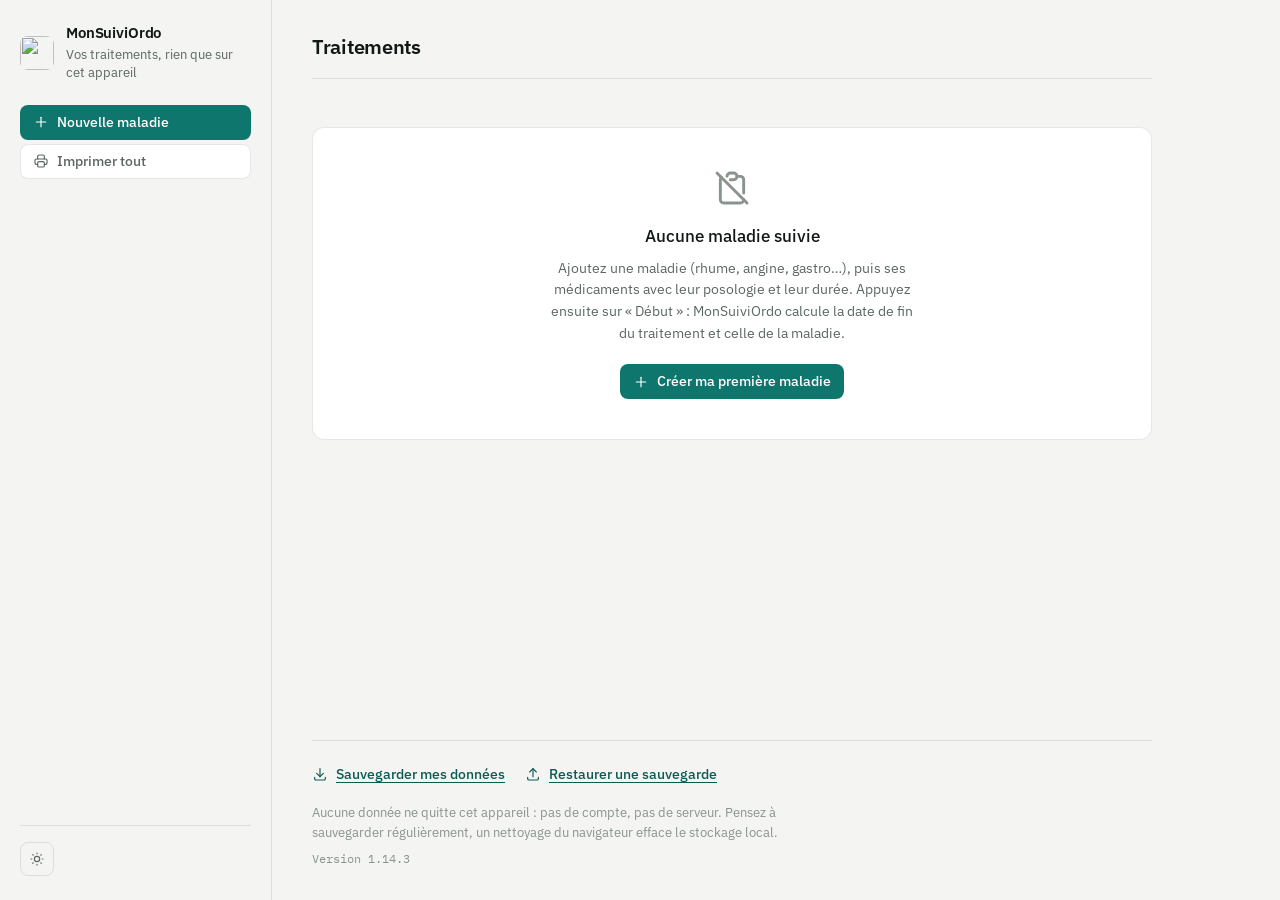
==== commit d9126005: "Publication du site 1.14.3 — 2026-11-10 16:47" ====
--- a/index.html
+++ b/index.html
@@ -30,7 +30,7 @@
     </script>
     <link rel="preload" href="./assets/polices/plex-sans-400.woff2" as="font" type="font/woff2" crossorigin>
     <link rel="preload" href="./assets/polices/plex-sans-500.woff2" as="font" type="font/woff2" crossorigin>
-    <link rel="stylesheet" href="./assets/style.css?v=1.14.2">
+    <link rel="stylesheet" href="./assets/style.css?v=1.14.3">
   </head>
   <body>
     <svg xmlns="http://www.w3.org/2000/svg" class="sprite-icones" aria-hidden="true" focusable="false">
@@ -124,7 +124,7 @@
         Aucune donnée ne quitte cet appareil : pas de compte, pas de serveur. Pensez à sauvegarder
         régulièrement, un nettoyage du navigateur efface le stockage local.
       </p>
-      <p class="pied__version" id="version-pied">Version 1.14.2<span id="mention-preprod" hidden></span></p>
+      <p class="pied__version" id="version-pied">Version 1.14.3<span id="mention-preprod" hidden></span></p>
     </footer>
 
     <dialog id="dialogue-maladie" class="dialogue" aria-labelledby="titre-dialogue-maladie">
@@ -277,6 +277,6 @@
 
     <div id="notifications" class="notifications" role="status" aria-live="polite"></div>
 
-    <script type="module" src="./assets/app.js?v=1.14.2"></script>
+    <script type="module" src="./assets/app.js?v=1.14.3"></script>
   </body>
 </html>
--- a/assets/style.css
+++ b/assets/style.css
@@ -1029,7 +1029,11 @@
 }
 
 @media print {
-  :root {
+  /* Le papier reste clair même quand l'écran est en thème sombre : le sélecteur
+     porte la même spécificité que :root[data-theme="sombre"] et vient après lui. */
+  :root,
+  :root[data-theme="clair"],
+  :root[data-theme="sombre"] {
     color-scheme: light;
     --papier: #ffffff;
     --surface: #ffffff;
@@ -1041,6 +1045,8 @@
     --accent: #0f766e;
     --accent-encre: #0b5a54;
     --accent-doux: #eef5f4;
+    --principal-fond: #0f766e;
+    --principal-texte: #ffffff;
     --ok: #0a7c53;
     --attente: #8a6512;
     --filet: #d9dedb;
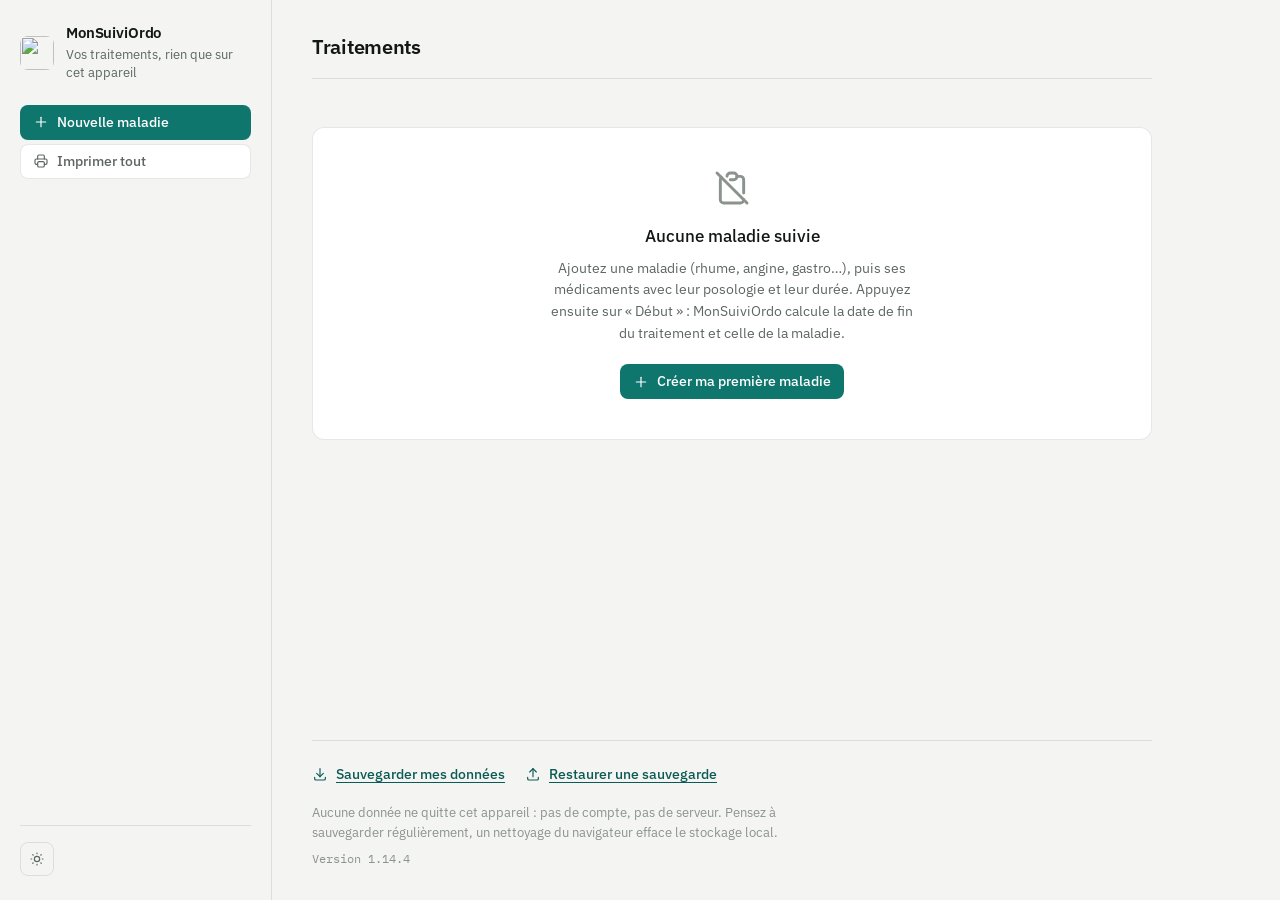
==== commit 85359ea1: "Publication du site 1.14.4 — 2026-11-14 15:49" ====
--- a/index.html
+++ b/index.html
@@ -30,7 +30,7 @@
     </script>
     <link rel="preload" href="./assets/polices/plex-sans-400.woff2" as="font" type="font/woff2" crossorigin>
     <link rel="preload" href="./assets/polices/plex-sans-500.woff2" as="font" type="font/woff2" crossorigin>
-    <link rel="stylesheet" href="./assets/style.css?v=1.14.3">
+    <link rel="stylesheet" href="./assets/style.css?v=1.14.4">
   </head>
   <body>
     <svg xmlns="http://www.w3.org/2000/svg" class="sprite-icones" aria-hidden="true" focusable="false">
@@ -124,7 +124,7 @@
         Aucune donnée ne quitte cet appareil : pas de compte, pas de serveur. Pensez à sauvegarder
         régulièrement, un nettoyage du navigateur efface le stockage local.
       </p>
-      <p class="pied__version" id="version-pied">Version 1.14.3<span id="mention-preprod" hidden></span></p>
+      <p class="pied__version" id="version-pied">Version 1.14.4<span id="mention-preprod" hidden></span></p>
     </footer>
 
     <dialog id="dialogue-maladie" class="dialogue" aria-labelledby="titre-dialogue-maladie">
@@ -277,6 +277,6 @@
 
     <div id="notifications" class="notifications" role="status" aria-live="polite"></div>
 
-    <script type="module" src="./assets/app.js?v=1.14.3"></script>
+    <script type="module" src="./assets/app.js?v=1.14.4"></script>
   </body>
 </html>
--- a/assets/style.css
+++ b/assets/style.css
@@ -395,6 +395,9 @@
 
 .carte__corps { padding: 0 var(--e4) var(--e4); }
 .carte--repliee .carte__corps { display: none; }
+/* Repliée, la bascule occupe toute la carte : ses coins bas doivent suivre
+   l'arrondi, sinon le fond de survol (ou d'appui) déborde en angle droit. */
+.carte--repliee .carte__bascule { border-radius: var(--rayon-carte); }
 
 /* Barre d'actions de la maladie : du texte et un trait, pas des boutons bordés. */
 .carte__barre {
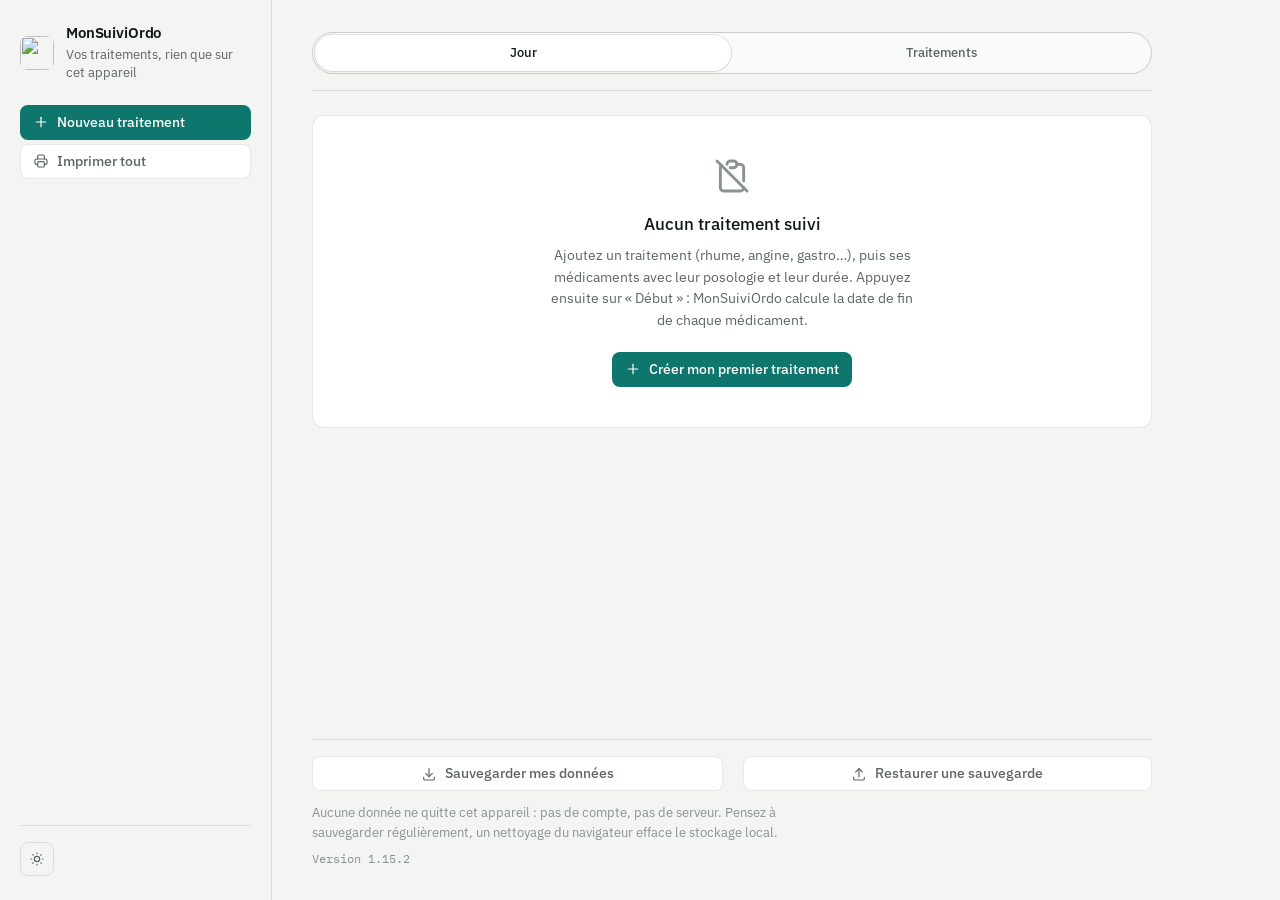
==== commit 9f3d64fe: "Publication du site 1.15.2 — 2026-11-24 22:36" ====
--- a/index.html
+++ b/index.html
@@ -30,7 +30,7 @@
     </script>
     <link rel="preload" href="./assets/polices/plex-sans-400.woff2" as="font" type="font/woff2" crossorigin>
     <link rel="preload" href="./assets/polices/plex-sans-500.woff2" as="font" type="font/woff2" crossorigin>
-    <link rel="stylesheet" href="./assets/style.css?v=1.14.4">
+    <link rel="stylesheet" href="./assets/style.css?v=1.15.2">
   </head>
   <body>
     <svg xmlns="http://www.w3.org/2000/svg" class="sprite-icones" aria-hidden="true" focusable="false">
@@ -46,6 +46,9 @@
   <symbol id="ico-restaurer" viewBox="0 0 24 24"><path d="M4 17v2a2 2 0 0 0 2 2h12a2 2 0 0 0 2 -2v-2" /> <path d="M7 9l5 -5l5 5" /> <path d="M12 4l0 12" /></symbol>
   <symbol id="ico-installer" viewBox="0 0 24 24"><path d="M12.5 21h-4.5a2 2 0 0 1 -2 -2v-14a2 2 0 0 1 2 -2h8a2 2 0 0 1 2 2v7" /> <path d="M11 4h2" /> <path d="M12 17v.01" /> <path d="M19 16v6" /> <path d="M22 19l-3 3l-3 -3" /></symbol>
   <symbol id="ico-fermer" viewBox="0 0 24 24"><path d="M18 6l-12 12" /> <path d="M6 6l12 12" /></symbol>
+  <symbol id="ico-fleche-gauche" viewBox="0 0 24 24"><path d="M15 6l-6 6l6 6" /></symbol>
+  <symbol id="ico-fleche-droite" viewBox="0 0 24 24"><path d="M9 6l6 6l-6 6" /></symbol>
+  <symbol id="ico-calendrier" viewBox="0 0 24 24"><path d="M4 7a2 2 0 0 1 2 -2h12a2 2 0 0 1 2 2v12a2 2 0 0 1 -2 2h-12a2 2 0 0 1 -2 -2v-12" /> <path d="M16 3v4" /> <path d="M8 3v4" /> <path d="M4 11h16" /> <path d="M11 15h1" /> <path d="M12 15v3" /></symbol>
   <symbol id="ico-attente" viewBox="0 0 24 24"><path d="M3 12a9 9 0 1 0 18 0a9 9 0 0 0 -18 0" /> <path d="M12 7v5l3 3" /></symbol>
   <symbol id="ico-en-cours" viewBox="0 0 24 24"><path d="M6.5 7h11" /> <path d="M6.5 17h11" /> <path d="M6 20v-2a6 6 0 1 1 12 0v2a1 1 0 0 1 -1 1h-10a1 1 0 0 1 -1 -1" /> <path d="M6 4v2a6 6 0 1 0 12 0v-2a1 1 0 0 0 -1 -1h-10a1 1 0 0 0 -1 1" /></symbol>
   <symbol id="ico-termine" viewBox="0 0 24 24"><path d="M3 12a9 9 0 1 0 18 0a9 9 0 1 0 -18 0" /> <path d="M9 12l2 2l4 -4" /></symbol>
@@ -80,7 +83,7 @@
       </div>
 
       <div class="entete__actions">
-        <bouton-action id="bouton-nouvelle-maladie" icone="plus" variante="principal" libelle="Nouvelle maladie"></bouton-action>
+        <bouton-action id="bouton-nouvelle-maladie" icone="plus" variante="principal" libelle="Nouveau traitement"></bouton-action>
         <bouton-action id="bouton-imprimer-tout" icone="imprimer" variante="discret" libelle="Imprimer tout"></bouton-action>
         <bouton-action id="bouton-installer" icone="installer" variante="discret" libelle="Installer" hidden></bouton-action>
       </div>
@@ -96,44 +99,67 @@
 
     <main id="contenu" class="contenu">
       <div class="contenu__entete">
-        <h2 class="contenu__titre">Traitements</h2>
+        <div class="vues" role="tablist" aria-label="Vue">
+          <button type="button" class="vues__bouton" role="tab" data-action="vue" data-vue="jour" aria-selected="true">Jour</button>
+          <button type="button" class="vues__bouton" role="tab" data-action="vue" data-vue="suivi" aria-selected="false">Traitements</button>
+        </div>
         <p id="resume" class="resume" aria-live="polite"></p>
       </div>
 
-      <section id="liste" class="liste" aria-label="Maladies suivies"></section>
+      <section id="liste" class="liste" aria-label="Traitements suivis" hidden></section>
+
+      <section id="termines" class="groupe" aria-label="Traitements terminés" hidden></section>
+
+      <section id="vue-jour" class="jour" aria-label="Prises du jour" hidden>
+        <div class="jour__barre">
+          <button type="button" class="bouton bouton--discret jour__fleche" data-action="jour-precedent" aria-label="Jour précédent">
+            <icone-tabler nom="fleche-gauche" taille="18"></icone-tabler>
+          </button>
+          <div class="jour__entete">
+            <p id="jour-date" class="jour__date"></p>
+            <p id="jour-compte" class="jour__compte" aria-live="polite"></p>
+          </div>
+          <button type="button" class="bouton bouton--discret jour__fleche" data-action="jour-suivant" aria-label="Jour suivant">
+            <icone-tabler nom="fleche-droite" taille="18"></icone-tabler>
+          </button>
+          <bouton-action id="bouton-aujourdhui" icone="calendrier" variante="discret" action="jour-aujourdhui" libelle="Aujourd'hui" hidden></bouton-action>
+        </div>
+        <ol id="ruban-jours" class="ruban" aria-label="Jours"></ol>
+        <div id="jour-corps" class="jour__corps"></div>
+      </section>
 
       <div id="vide" class="vide" hidden>
         <icone-tabler class="vide__icone" nom="vide" taille="40"></icone-tabler>
-        <p class="vide__titre">Aucune maladie suivie</p>
+        <p class="vide__titre">Aucun traitement suivi</p>
         <p class="vide__texte">
-          Ajoutez une maladie (rhume, angine, gastro…), puis ses médicaments avec leur posologie
-          et leur durée. Appuyez ensuite sur « Début » : MonSuiviOrdo calcule la date de fin du
-          traitement et celle de la maladie.
+          Ajoutez un traitement (rhume, angine, gastro…), puis ses médicaments avec leur posologie
+          et leur durée. Appuyez ensuite sur « Début » : MonSuiviOrdo calcule la date de fin de
+          chaque médicament.
         </p>
-        <bouton-action action="nouvelle-maladie" icone="plus" variante="principal" libelle="Créer ma première maladie"></bouton-action>
+        <bouton-action action="nouvelle-maladie" icone="plus" variante="principal" libelle="Créer mon premier traitement"></bouton-action>
       </div>
     </main>
 
     <footer class="pied">
       <div class="pied__actions">
-        <bouton-action id="bouton-exporter" icone="telecharger" variante="lien" libelle="Sauvegarder mes données"></bouton-action>
-        <bouton-action id="bouton-importer" icone="restaurer" variante="lien" libelle="Restaurer une sauvegarde"></bouton-action>
+        <bouton-action id="bouton-exporter" icone="telecharger" variante="discret" libelle="Sauvegarder mes données"></bouton-action>
+        <bouton-action id="bouton-importer" icone="restaurer" variante="discret" libelle="Restaurer une sauvegarde"></bouton-action>
         <input id="champ-import" type="file" accept="application/json,.json" hidden>
       </div>
       <p class="pied__note">
         Aucune donnée ne quitte cet appareil : pas de compte, pas de serveur. Pensez à sauvegarder
         régulièrement, un nettoyage du navigateur efface le stockage local.
       </p>
-      <p class="pied__version" id="version-pied">Version 1.14.4<span id="mention-preprod" hidden></span></p>
+      <p class="pied__version" id="version-pied">Version 1.15.2<span id="mention-preprod" hidden></span></p>
     </footer>
 
     <dialog id="dialogue-maladie" class="dialogue" aria-labelledby="titre-dialogue-maladie">
       <form id="formulaire-maladie" class="formulaire">
         <h2 id="titre-dialogue-maladie" class="dialogue__titre">
           <icone-tabler nom="ordonnance" taille="18"></icone-tabler>
-          <span class="dialogue__titre-texte">Nouvelle maladie</span>
-        </h2>
-        <champ-formulaire libelle="Nom de la maladie" nom="nom" type="text" requis maxlength="80"
+          <span class="dialogue__titre-texte">Nouveau traitement</span>
+        </h2>
+        <champ-formulaire libelle="Nom du traitement" nom="nom" type="text" requis maxlength="80"
                           placeholder="Rhume, angine, gastro…" autocomplete="off"></champ-formulaire>
         <div class="dialogue__actions">
           <bouton-action icone="fermer" variante="discret" libelle="Annuler" data-fermer></bouton-action>
@@ -277,6 +303,6 @@
 
     <div id="notifications" class="notifications" role="status" aria-live="polite"></div>
 
-    <script type="module" src="./assets/app.js?v=1.14.4"></script>
+    <script type="module" src="./assets/app.js?v=1.15.2"></script>
   </body>
 </html>
--- a/assets/style.css
+++ b/assets/style.css
@@ -250,20 +250,11 @@
 }
 
 .contenu__entete {
-  display: flex;
-  align-items: baseline;
-  justify-content: space-between;
-  flex-wrap: wrap;
-  gap: var(--e2) var(--e4);
-  margin-bottom: var(--e6);
+  display: grid;
+  gap: var(--e2);
+  margin-bottom: var(--e5);
   padding-bottom: var(--e4);
   border-bottom: 1px solid var(--filet);
-}
-
-.contenu__titre {
-  font-size: var(--txl);
-  font-weight: 600;
-  letter-spacing: -0.015em;
 }
 
 .resume {
@@ -274,6 +265,27 @@
 .resume:empty { display: none; }
 
 .liste { display: grid; gap: var(--e3); }
+
+/* Groupe « Terminés » : les traitements finis, à part des traitements en cours. */
+.groupe { display: grid; gap: var(--e3); margin-top: var(--e4); }
+
+.groupe__titre {
+  display: flex;
+  align-items: center;
+  gap: var(--e2);
+  font-size: var(--txs);
+  font-weight: 500;
+  letter-spacing: 0.08em;
+  text-transform: uppercase;
+  color: var(--texte-doux);
+}
+.groupe__titre::after {
+  content: "";
+  flex: 1 1 auto;
+  height: 1px;
+  background: var(--filet);
+}
+.groupe__compte { color: var(--texte-muet); font-variant-numeric: tabular-nums; }
 
 /* ------------------------------------------------------- composants montés */
 
@@ -305,14 +317,36 @@
   border-radius: var(--rayon-carte);
 }
 
-.carte__entete { display: block; }
+.carte__entete { position: relative; }
 
 .carte__titre-ligne { font-size: inherit; font-weight: inherit; }
+
+/* Crayon du nom : posé dans l'angle de l'en-tête, hors du flux, pour ne pas
+   rogner le titre ni pousser le chevron sur les petits écrans. */
+.bouton.carte__editer {
+  position: absolute;
+  right: var(--e2);
+  top: 50%;
+  transform: translateY(-50%);
+  min-width: 34px;
+  min-height: 34px;
+  padding: 0;
+  justify-content: center;
+}
+.bouton.carte__editer .bouton__libelle {
+  position: absolute;
+  width: 1px;
+  height: 1px;
+  overflow: hidden;
+  clip-path: inset(50%);
+  white-space: nowrap;
+}
 
 .carte__bascule {
   display: flex;
   align-items: center;
   gap: var(--e2);
+  padding-right: var(--e9);
   width: 100%;
   padding: var(--e4) var(--e4) var(--e3);
   border: 0;
@@ -697,11 +731,13 @@
 }
 .pied__actions {
   display: flex;
-  gap: var(--e5);
   flex-wrap: wrap;
+  gap: var(--e2) var(--e5);
   padding-top: var(--e4);
   border-top: 1px solid var(--filet);
 }
+/* Même ligne tant que la place le permet ; sinon chaque bouton prend la largeur. */
+.pied__actions > bouton-action > .bouton { flex: 1 1 auto; }
 .pied__note {
   margin-top: var(--e3);
   font-size: var(--tsm);
@@ -1016,6 +1052,157 @@
 @keyframes apparaitre {
   from { opacity: 0; transform: translateY(4px); }
 }
+
+/* ------------------------------------------------------ vues et vue du jour */
+
+.vues {
+  display: grid;
+  grid-template-columns: 1fr 1fr;
+  gap: 2px;
+  width: 100%;
+  padding: 2px;
+  border: 1px solid var(--filet-fort);
+  border-radius: 999px;
+  background: var(--surface-2);
+}
+
+.vues__bouton {
+  appearance: none;
+  border: 0;
+  padding: var(--e2) var(--e3);
+  border-radius: 999px;
+  background: transparent;
+  color: var(--texte-doux);
+  font: inherit;
+  font-size: var(--tsm);
+  font-weight: 500;
+  cursor: pointer;
+}
+.vues__bouton:hover { color: var(--texte); }
+.vues__bouton[aria-selected="true"] {
+  background: var(--surface);
+  color: var(--texte);
+  box-shadow: 0 0 0 1px var(--filet), 0 1px 2px color-mix(in srgb, var(--texte) 8%, transparent);
+}
+
+.jour { display: grid; gap: var(--e5); }
+
+.jour__barre { display: flex; align-items: center; gap: var(--e2); }
+.jour__entete { flex: 1 1 auto; min-width: 0; display: grid; justify-items: center; gap: 1px; text-align: center; }
+.jour__date { font-size: var(--tlg); font-weight: 500; letter-spacing: -0.01em; }
+.jour__compte { font-size: var(--tsm); color: var(--texte-doux); font-variant-numeric: tabular-nums; }
+.jour__fleche { flex: none; width: 34px; height: 34px; padding: 0; justify-content: center; }
+
+/* Ruban des jours : une case par jour, la jauge dit ce qui reste à cocher. */
+.ruban { display: grid; grid-template-columns: repeat(7, minmax(0, 1fr)); gap: var(--e1); }
+.ruban > li { display: flex; }
+
+.ruban__jour {
+  flex: 1 1 auto;
+  display: grid;
+  justify-items: center;
+  gap: 2px;
+  padding: var(--e2) 0;
+  border: 1px solid var(--filet);
+  border-radius: var(--rayon-commande);
+  background: var(--surface);
+  color: var(--texte);
+  font: inherit;
+  cursor: pointer;
+}
+.ruban__jour:hover { background: var(--surface-2); border-color: var(--filet-fort); }
+.ruban__lettre { font-size: 11px; letter-spacing: 0.08em; text-transform: uppercase; color: var(--texte-doux); }
+.ruban__nombre { font-family: var(--police-chiffres); font-size: var(--tmd); line-height: 1.1; }
+.ruban__jour[aria-current="date"] .ruban__lettre { color: var(--accent-encre); font-weight: 500; }
+.ruban__jour--choisi { border-color: var(--accent); background: var(--accent-doux); }
+.ruban__jauge { width: 18px; height: 3px; border-radius: 2px; background: var(--surface-3); overflow: hidden; }
+.ruban__jauge-part { display: block; height: 100%; border-radius: 2px; background: var(--accent); }
+.ruban__jauge--vide { background: transparent; box-shadow: inset 0 0 0 1px var(--filet); }
+
+/* Bande horaire : le fil vertical porte les prises du moment. */
+.jour__corps { display: grid; gap: var(--e5); }
+
+.jour__vide {
+  padding: var(--e6) var(--e4);
+  border: 1px dashed var(--filet-fort);
+  border-radius: var(--rayon-carte);
+  background: var(--surface-2);
+  color: var(--texte-doux);
+  font-size: var(--tsm);
+  text-align: center;
+}
+
+.bande { display: grid; grid-template-columns: 76px minmax(0, 1fr); column-gap: var(--e4); align-items: start; }
+.bande__moment {
+  display: grid;
+  gap: 1px;
+  padding-top: var(--e2);
+  font-size: var(--tsm);
+  font-weight: 500;
+  letter-spacing: 0.06em;
+  text-transform: uppercase;
+  color: var(--texte-doux);
+  text-align: right;
+  line-height: 1.25;
+}
+.bande__compte { font-family: var(--police-chiffres); font-size: var(--txs); letter-spacing: 0; color: var(--texte-doux); }
+
+.bande__prises {
+  display: grid;
+  gap: var(--e2);
+  padding-left: var(--e4);
+  border-left: 1px solid var(--filet);
+}
+.bande__prises > li { position: relative; }
+.bande__prises > li::before {
+  content: "";
+  position: absolute;
+  left: calc(-1 * var(--e4) - 4px);
+  top: 50%;
+  transform: translateY(-50%);
+  width: 7px;
+  height: 7px;
+  border-radius: 50%;
+  background: var(--surface);
+  box-shadow: inset 0 0 0 1px var(--filet-fort);
+}
+.bande__prises > li:has(.prise--prise)::before { background: var(--accent); box-shadow: none; }
+
+.prise {
+  width: 100%;
+  display: grid;
+  grid-template-columns: auto minmax(0, 1fr);
+  align-items: center;
+  gap: var(--e3);
+  padding: var(--e2) var(--e3);
+  border: 1px solid var(--filet);
+  border-radius: var(--rayon-commande);
+  background: var(--surface);
+  color: var(--texte);
+  font: inherit;
+  text-align: left;
+  cursor: pointer;
+}
+.prise:hover { background: var(--surface-2); }
+.prise__coche {
+  width: 26px;
+  height: 26px;
+  display: grid;
+  place-items: center;
+  border: 1px solid var(--filet-fort);
+  border-radius: 8px;
+  background: var(--surface-2);
+  color: transparent;
+}
+.prise--prise .prise__coche { background: var(--accent); border-color: var(--accent); color: var(--sur-accent); }
+.prise__texte { display: grid; gap: 1px; min-width: 0; }
+.prise__nom { font-size: var(--tmd); font-weight: 500; overflow-wrap: anywhere; }
+.prise--prise .prise__nom { color: var(--texte-doux); }
+.prise__details { display: flex; flex-wrap: wrap; gap: 0 var(--e2); font-size: var(--tsm); color: var(--texte-doux); }
+.prise__maladie { display: inline-flex; align-items: center; gap: 5px; }
+.prise__maladie::before { content: ""; width: 5px; height: 5px; border-radius: 50%; background: var(--accent); }
+.prise--prise .prise__maladie::before { background: var(--texte-muet); }
+.prise__posologie { color: var(--texte-doux); }
 
 @media (prefers-reduced-motion: reduce) {
   html { scroll-behavior: auto; }
@@ -1089,7 +1276,10 @@
   .scan,
   .resume,
   .vide,
+  .vues,
+  .jour,
   .carte__barre,
+  .carte__editer,
   .medicament__actions,
   .jours,
   .medicament__compte,
@@ -1099,6 +1289,9 @@
   .contenu { padding: 0; max-width: none; }
   .contenu__entete { display: none; }
   .liste { display: block; }
+  /* La vue du jour masque la liste, mais « Imprimer tout » imprime le suivi. */
+  .liste[hidden] { display: block !important; }
+  #termines[hidden]:not(:empty) { display: block !important; }
 
   .carte__corps { display: block !important; padding: 0; }
   .carte__bascule { padding: 0; }
@@ -1170,6 +1363,7 @@
   }
 
   body.impression-unique .carte:not(.carte--imprimee) { display: none !important; }
+  body.impression-unique .groupe__titre { display: none !important; }
 }
 
 @media screen {
@@ -1248,10 +1442,9 @@
 
   .contenu { padding: var(--e4) var(--e3) var(--e6); max-width: none; }
 
-  .contenu__titre { font-size: var(--tlg); }
   .contenu__entete { margin-bottom: var(--e4); padding-bottom: var(--e3); }
 
-  .carte__bascule { padding: var(--e3) var(--e3) var(--e2); }
+  .carte__bascule { padding: var(--e3) var(--e3) var(--e2); padding-right: var(--e9); }
   .carte__corps { padding: 0 var(--e3) var(--e3); }
   .carte__titre { font-size: var(--tmd); }
   .carte__barre { margin-inline: 0; }
@@ -1286,6 +1479,16 @@
   .pied { padding: 0 var(--e3) var(--e6); }
   .pied__actions { gap: var(--e4); }
 
+  .jour__fleche { width: 44px; height: 44px; }
+  .bouton.carte__editer { min-width: 44px; min-height: 44px; }
+  .ruban { gap: 3px; }
+  .ruban__jour { padding: var(--e1) 0; }
+  .ruban__nombre { font-size: var(--tbase); }
+  .bande { grid-template-columns: 52px minmax(0, 1fr); column-gap: var(--e3); }
+  .bande__moment { font-size: 11px; letter-spacing: 0.04em; }
+  .bande__prises { padding-left: var(--e3); }
+  .bande__prises > li::before { left: calc(-1 * var(--e3) - 4px); }
+
   .dialogue { width: calc(100vw - var(--e3)); }
   .champ-duo { grid-template-columns: 1fr; gap: var(--e3); }
 
@@ -1299,3 +1502,21 @@
   .dialogue__actions--multi { grid-template-columns: repeat(2, minmax(0, 1fr)); }
   .dialogue__actions--multi .bouton--lien { grid-column: 1 / -1; }
 }
+
+/* ----------------------------------------------------------------- petit écran */
+
+@media (max-width: 599px) {
+  /* Barre du jour : les flèches et le retour à aujourd'hui gardent leur place,
+     seul le libellé du bouton s'efface au profit de l'icône. */
+  .jour__barre > bouton-action > .bouton .bouton__libelle {
+    position: absolute;
+    width: 1px;
+    height: 1px;
+    overflow: hidden;
+    clip-path: inset(50%);
+    white-space: nowrap;
+  }
+  .jour__barre > bouton-action > .bouton { padding: var(--e2); min-width: 44px; min-height: 44px; }
+  .jour__date { font-size: var(--tbase); }
+  .pied__actions { flex-direction: column; gap: var(--e2); }
+}
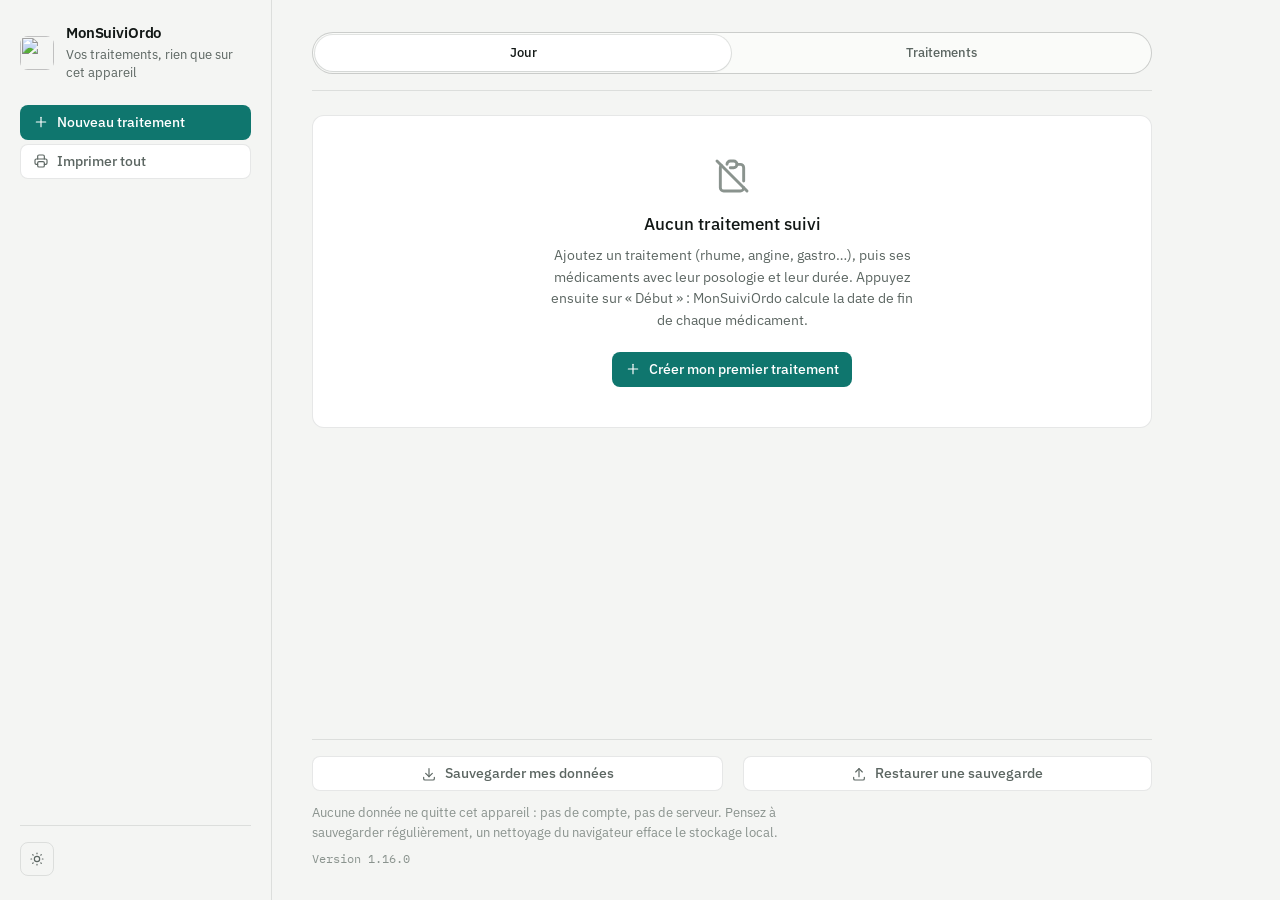
==== commit aed90a7d: "Publication du site 1.16.0 — 2026-11-26 19:29" ====
--- a/index.html
+++ b/index.html
@@ -30,7 +30,7 @@
     </script>
     <link rel="preload" href="./assets/polices/plex-sans-400.woff2" as="font" type="font/woff2" crossorigin>
     <link rel="preload" href="./assets/polices/plex-sans-500.woff2" as="font" type="font/woff2" crossorigin>
-    <link rel="stylesheet" href="./assets/style.css?v=1.15.2">
+    <link rel="stylesheet" href="./assets/style.css?v=1.16.0">
   </head>
   <body>
     <svg xmlns="http://www.w3.org/2000/svg" class="sprite-icones" aria-hidden="true" focusable="false">
@@ -150,7 +150,7 @@
         Aucune donnée ne quitte cet appareil : pas de compte, pas de serveur. Pensez à sauvegarder
         régulièrement, un nettoyage du navigateur efface le stockage local.
       </p>
-      <p class="pied__version" id="version-pied">Version 1.15.2<span id="mention-preprod" hidden></span></p>
+      <p class="pied__version" id="version-pied">Version 1.16.0<span id="mention-preprod" hidden></span></p>
     </footer>
 
     <dialog id="dialogue-maladie" class="dialogue" aria-labelledby="titre-dialogue-maladie">
@@ -179,6 +179,15 @@
                           placeholder="Paracétamol 1000 mg" autocomplete="off"></champ-formulaire>
         <champ-formulaire libelle="Posologie" nom="posologie" type="text" maxlength="120"
                           placeholder="2 comprimés matin et soir" autocomplete="off"></champ-formulaire>
+        <div class="moments" role="group" aria-labelledby="titre-moments">
+          <span class="champ__libelle" id="titre-moments">Moments de prise</span>
+          <div class="moments__choix">
+            <label class="moment"><input type="checkbox" name="moment" value="matin"><span class="moment__libelle">Matin</span></label>
+            <label class="moment"><input type="checkbox" name="moment" value="midi"><span class="moment__libelle">Midi</span></label>
+            <label class="moment"><input type="checkbox" name="moment" value="soir"><span class="moment__libelle">Soir</span></label>
+          </div>
+          <span class="champ__aide" id="aide-moments" aria-live="polite"></span>
+        </div>
         <div class="champ-duo">
           <champ-formulaire libelle="Durée (jours)" nom="dureeJours" type="number" min="1" max="365"
                             step="1" value="7" requis inputmode="numeric"></champ-formulaire>
@@ -303,6 +312,6 @@
 
     <div id="notifications" class="notifications" role="status" aria-live="polite"></div>
 
-    <script type="module" src="./assets/app.js?v=1.15.2"></script>
+    <script type="module" src="./assets/app.js?v=1.16.0"></script>
   </body>
 </html>
--- a/assets/style.css
+++ b/assets/style.css
@@ -849,6 +849,40 @@
 }
 
 .champ-duo { display: grid; grid-template-columns: 1fr 1fr; gap: var(--e3); }
+
+.moments { display: grid; gap: var(--e2); }
+.moments__choix { display: flex; flex-wrap: wrap; gap: var(--e2); }
+.moment { position: relative; display: inline-flex; }
+.moment input {
+  position: absolute;
+  inset: 0;
+  margin: 0;
+  opacity: 0;
+  cursor: pointer;
+}
+.moment__libelle {
+  display: inline-flex;
+  align-items: center;
+  min-height: 36px;
+  padding: 0 var(--e4);
+  border: 1px solid var(--filet-fort);
+  border-radius: 999px;
+  font-size: var(--tmd);
+  color: var(--texte-doux);
+  transition: background var(--duree) var(--courbe), border-color var(--duree) var(--courbe),
+    color var(--duree) var(--courbe);
+}
+.moment input:checked + .moment__libelle {
+  background: var(--accent-doux);
+  border-color: var(--accent);
+  color: var(--accent-encre);
+  font-weight: 500;
+}
+.moment input:focus-visible + .moment__libelle {
+  outline: 2px solid var(--accent);
+  outline-offset: 1px;
+}
+.champ__aide:empty { display: none; }
 
 .champ__saisie--zone {
   resize: vertical;
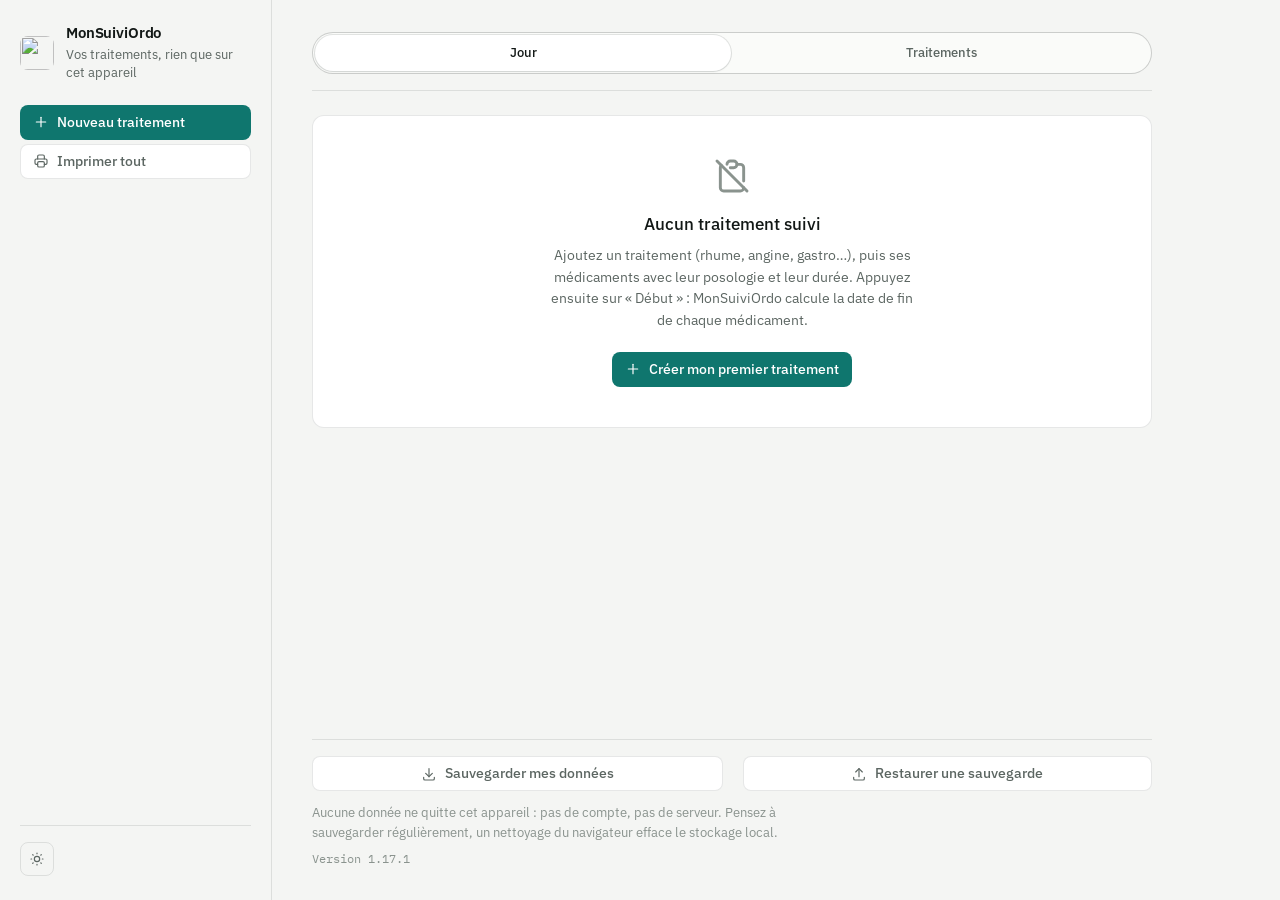
==== commit 705276c4: "Publication du site 1.17.1 — 2026-11-28 12:05" ====
--- a/index.html
+++ b/index.html
@@ -30,7 +30,7 @@
     </script>
     <link rel="preload" href="./assets/polices/plex-sans-400.woff2" as="font" type="font/woff2" crossorigin>
     <link rel="preload" href="./assets/polices/plex-sans-500.woff2" as="font" type="font/woff2" crossorigin>
-    <link rel="stylesheet" href="./assets/style.css?v=1.16.0">
+    <link rel="stylesheet" href="./assets/style.css?v=1.17.1">
   </head>
   <body>
     <svg xmlns="http://www.w3.org/2000/svg" class="sprite-icones" aria-hidden="true" focusable="false">
@@ -150,7 +150,7 @@
         Aucune donnée ne quitte cet appareil : pas de compte, pas de serveur. Pensez à sauvegarder
         régulièrement, un nettoyage du navigateur efface le stockage local.
       </p>
-      <p class="pied__version" id="version-pied">Version 1.16.0<span id="mention-preprod" hidden></span></p>
+      <p class="pied__version" id="version-pied">Version 1.17.1<span id="mention-preprod" hidden></span></p>
     </footer>
 
     <dialog id="dialogue-maladie" class="dialogue" aria-labelledby="titre-dialogue-maladie">
@@ -188,6 +188,11 @@
           </div>
           <span class="champ__aide" id="aide-moments" aria-live="polite"></span>
         </div>
+        <label class="moment moment--bloc">
+          <input type="checkbox" name="sansFin">
+          <span class="moment__libelle">Traitement à vie</span>
+        </label>
+        <span class="champ__aide" id="aide-sans-fin" aria-live="polite"></span>
         <div class="champ-duo">
           <champ-formulaire libelle="Durée (jours)" nom="dureeJours" type="number" min="1" max="365"
                             step="1" value="7" requis inputmode="numeric"></champ-formulaire>
@@ -312,6 +317,6 @@
 
     <div id="notifications" class="notifications" role="status" aria-live="polite"></div>
 
-    <script type="module" src="./assets/app.js?v=1.16.0"></script>
+    <script type="module" src="./assets/app.js?v=1.17.1"></script>
   </body>
 </html>
--- a/assets/style.css
+++ b/assets/style.css
@@ -529,6 +529,7 @@
   line-height: 1.3;
 }
 .medicament--fini .compte__nombre { color: var(--texte-muet); }
+.medicament__compte--libre .compte__nombre { font-family: inherit; font-size: var(--tlg); }
 
 /* Plaquette des jours : une case par jour (une par quatorzième au-delà de deux
    semaines), les jours passés pleins, celui d'aujourd'hui teinté, les autres au
@@ -882,6 +883,11 @@
   outline: 2px solid var(--accent);
   outline-offset: 1px;
 }
+/* Traitement à vie : une case sur sa propre ligne, pleine largeur, et le champ
+   Durée disparaît puisque le début seul reste à saisir. */
+.moment--bloc { display: grid; }
+.moment--bloc .moment__libelle { justify-content: flex-start; min-height: 44px; }
+.champ-duo--seul { grid-template-columns: 1fr; }
 .champ__aide:empty { display: none; }
 
 .champ__saisie--zone {
@@ -1047,6 +1053,25 @@
   color: var(--texte-doux);
 }
 .ligne-analyse__duree input { width: 5rem; }
+.ligne-analyse__duree[hidden] { display: none; }
+
+.ligne-analyse__a-vie {
+  display: flex;
+  align-items: center;
+  gap: var(--e2);
+  min-height: 34px;
+  font-size: var(--tsm);
+  color: var(--texte-doux);
+  cursor: pointer;
+}
+.ligne-analyse__a-vie input {
+  width: 1.05rem;
+  height: 1.05rem;
+  accent-color: var(--accent);
+  margin: 0;
+  flex: none;
+}
+.ligne-analyse__a-vie:has(input:checked) { color: var(--texte); }
 
 .ligne-analyse__pied .bouton--petit {
   margin-left: auto;
@@ -1553,4 +1578,8 @@
   .jour__barre > bouton-action > .bouton { padding: var(--e2); min-width: 44px; min-height: 44px; }
   .jour__date { font-size: var(--tbase); }
   .pied__actions { flex-direction: column; gap: var(--e2); }
-}
+  /* Ligne d'analyse : « à vie » et Retirer sur la ligne, la durée en dessous. */
+  .ligne-analyse__a-vie { order: 1; }
+  .ligne-analyse__pied .bouton--petit { order: 2; }
+  .ligne-analyse__duree { order: 3; flex: 1 0 100%; }
+}
